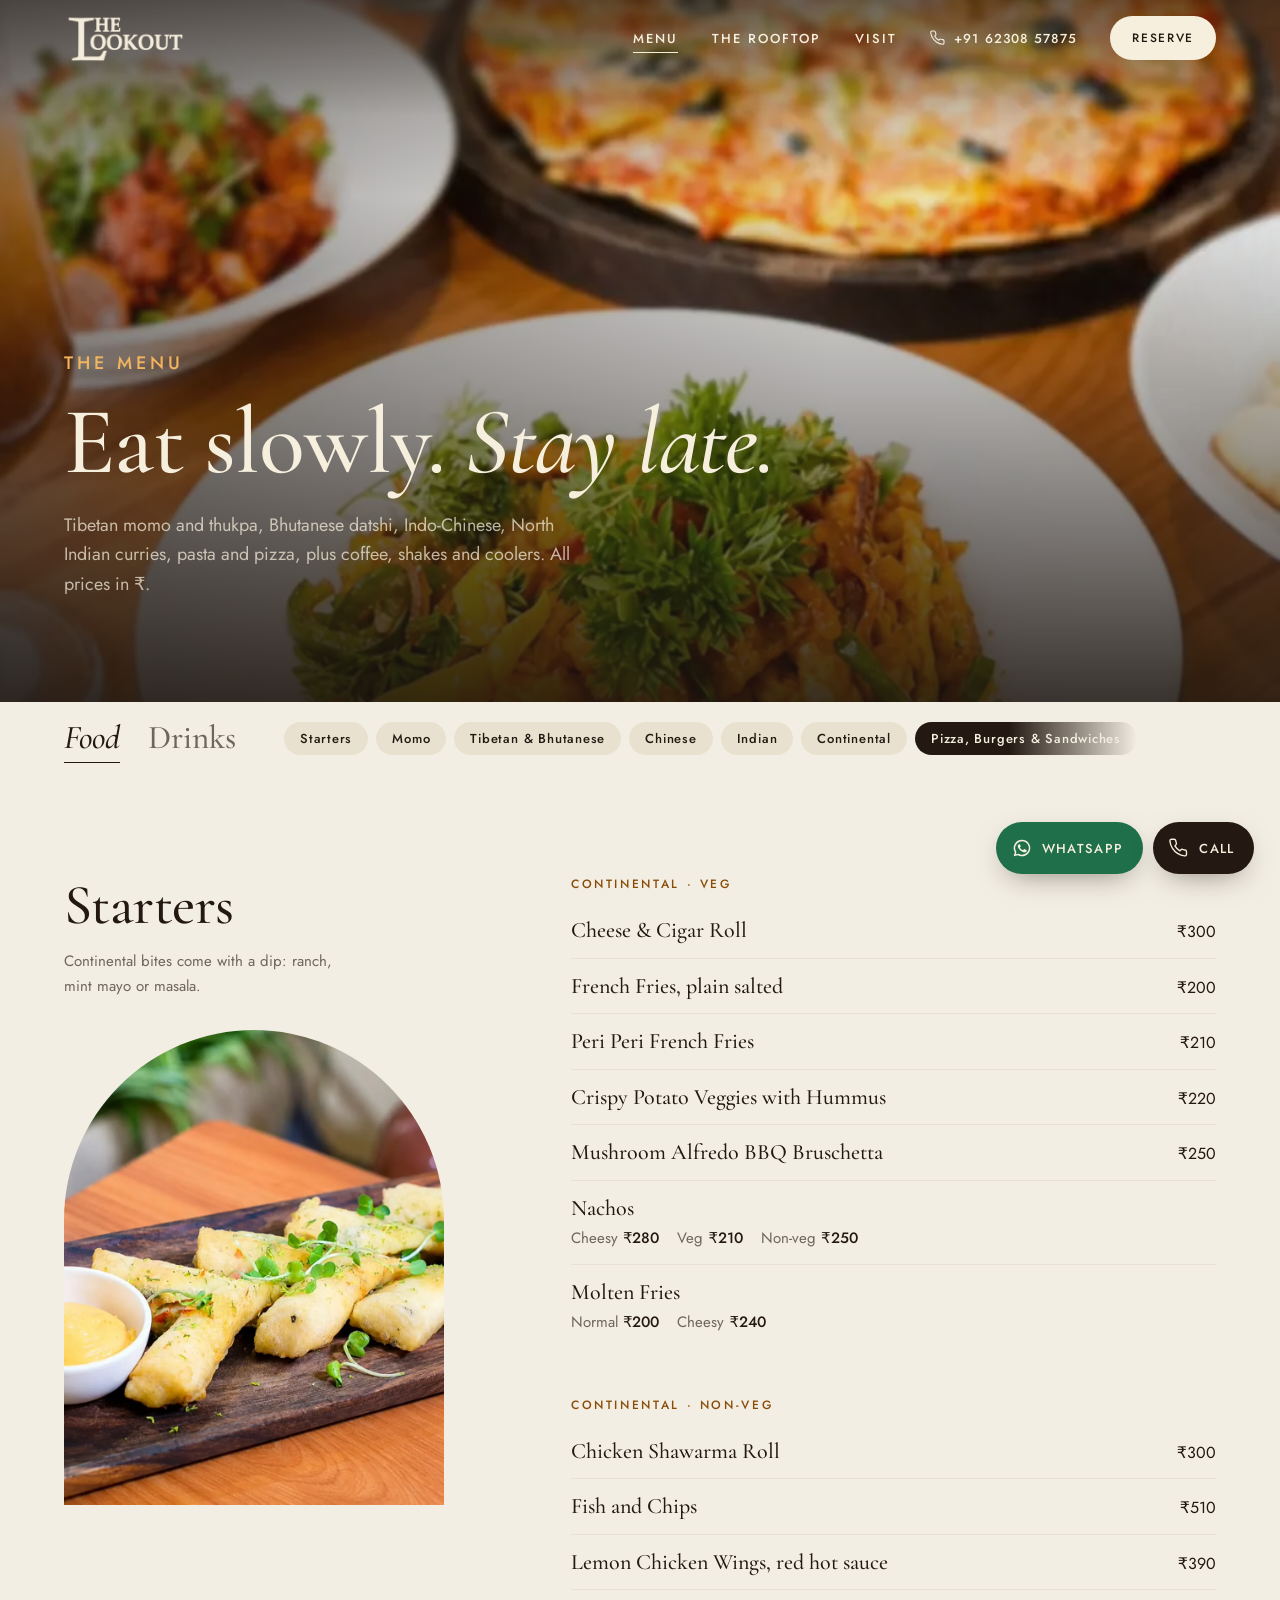
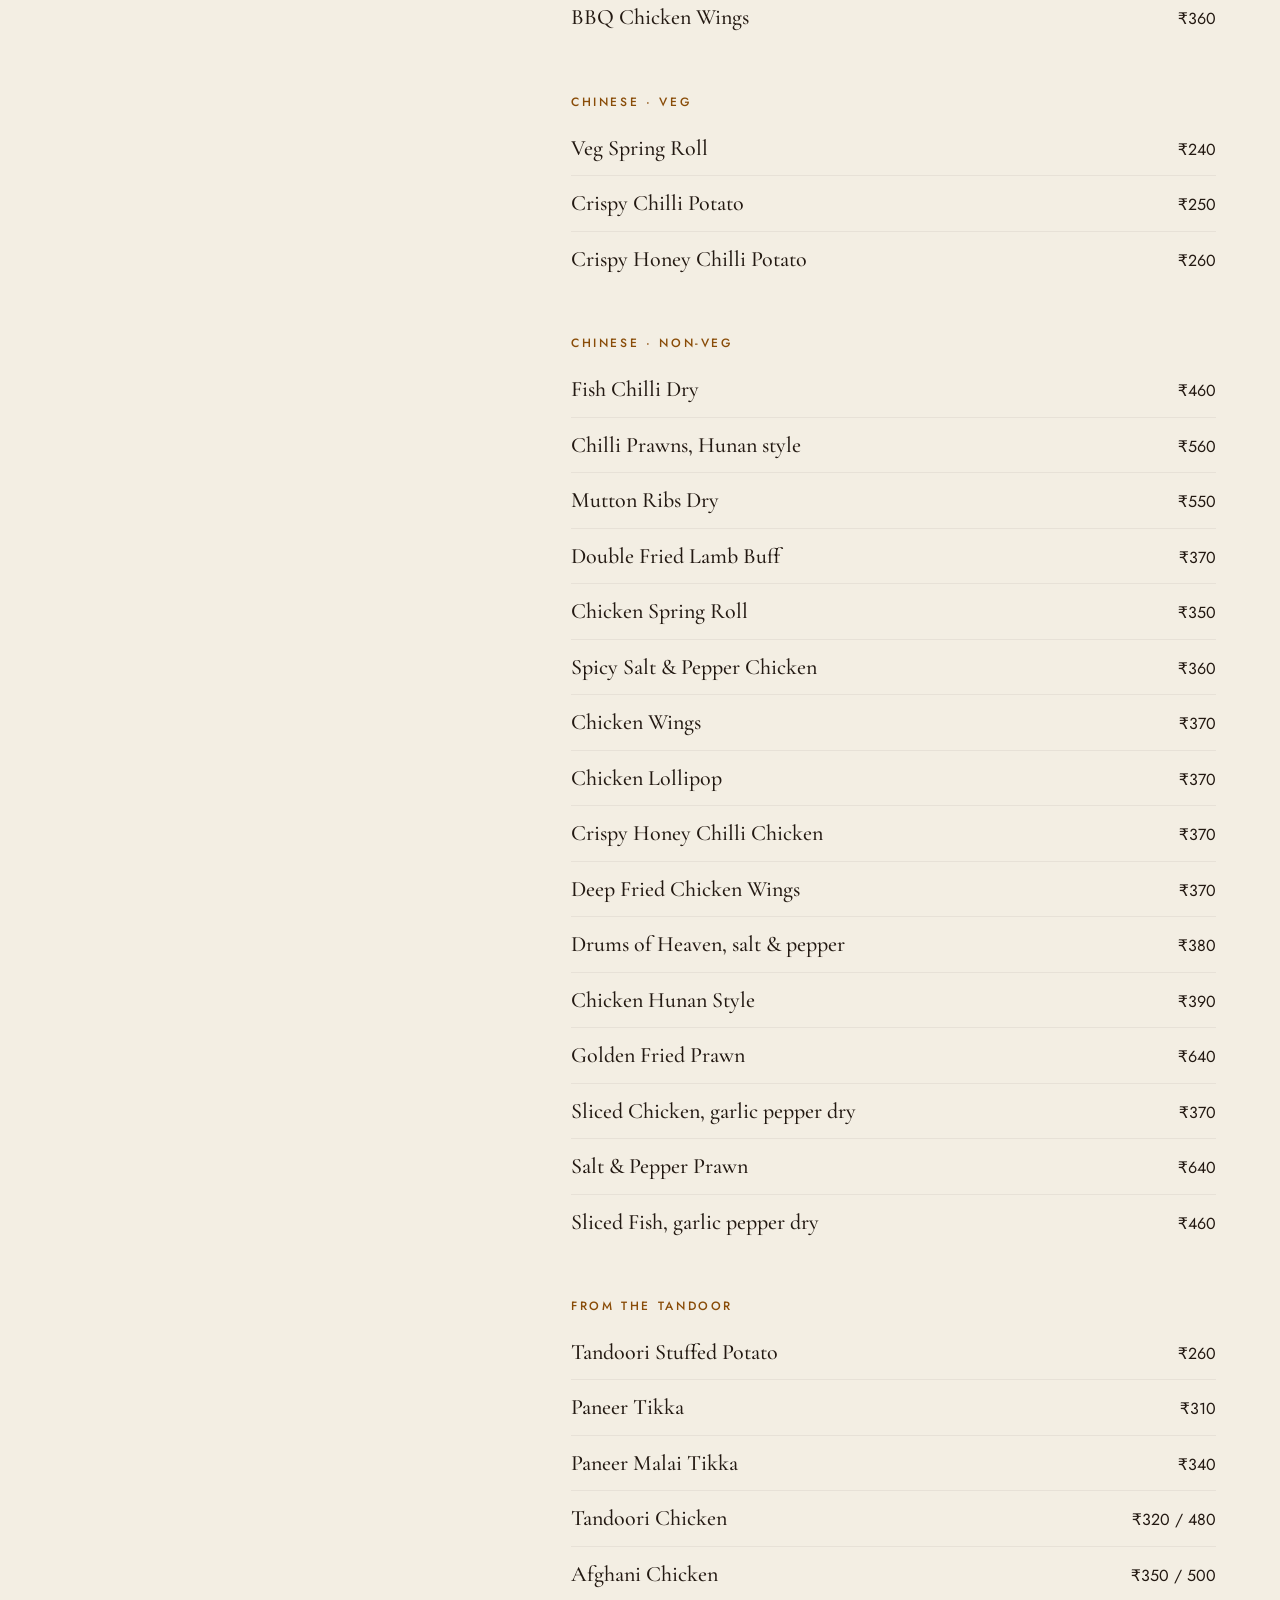
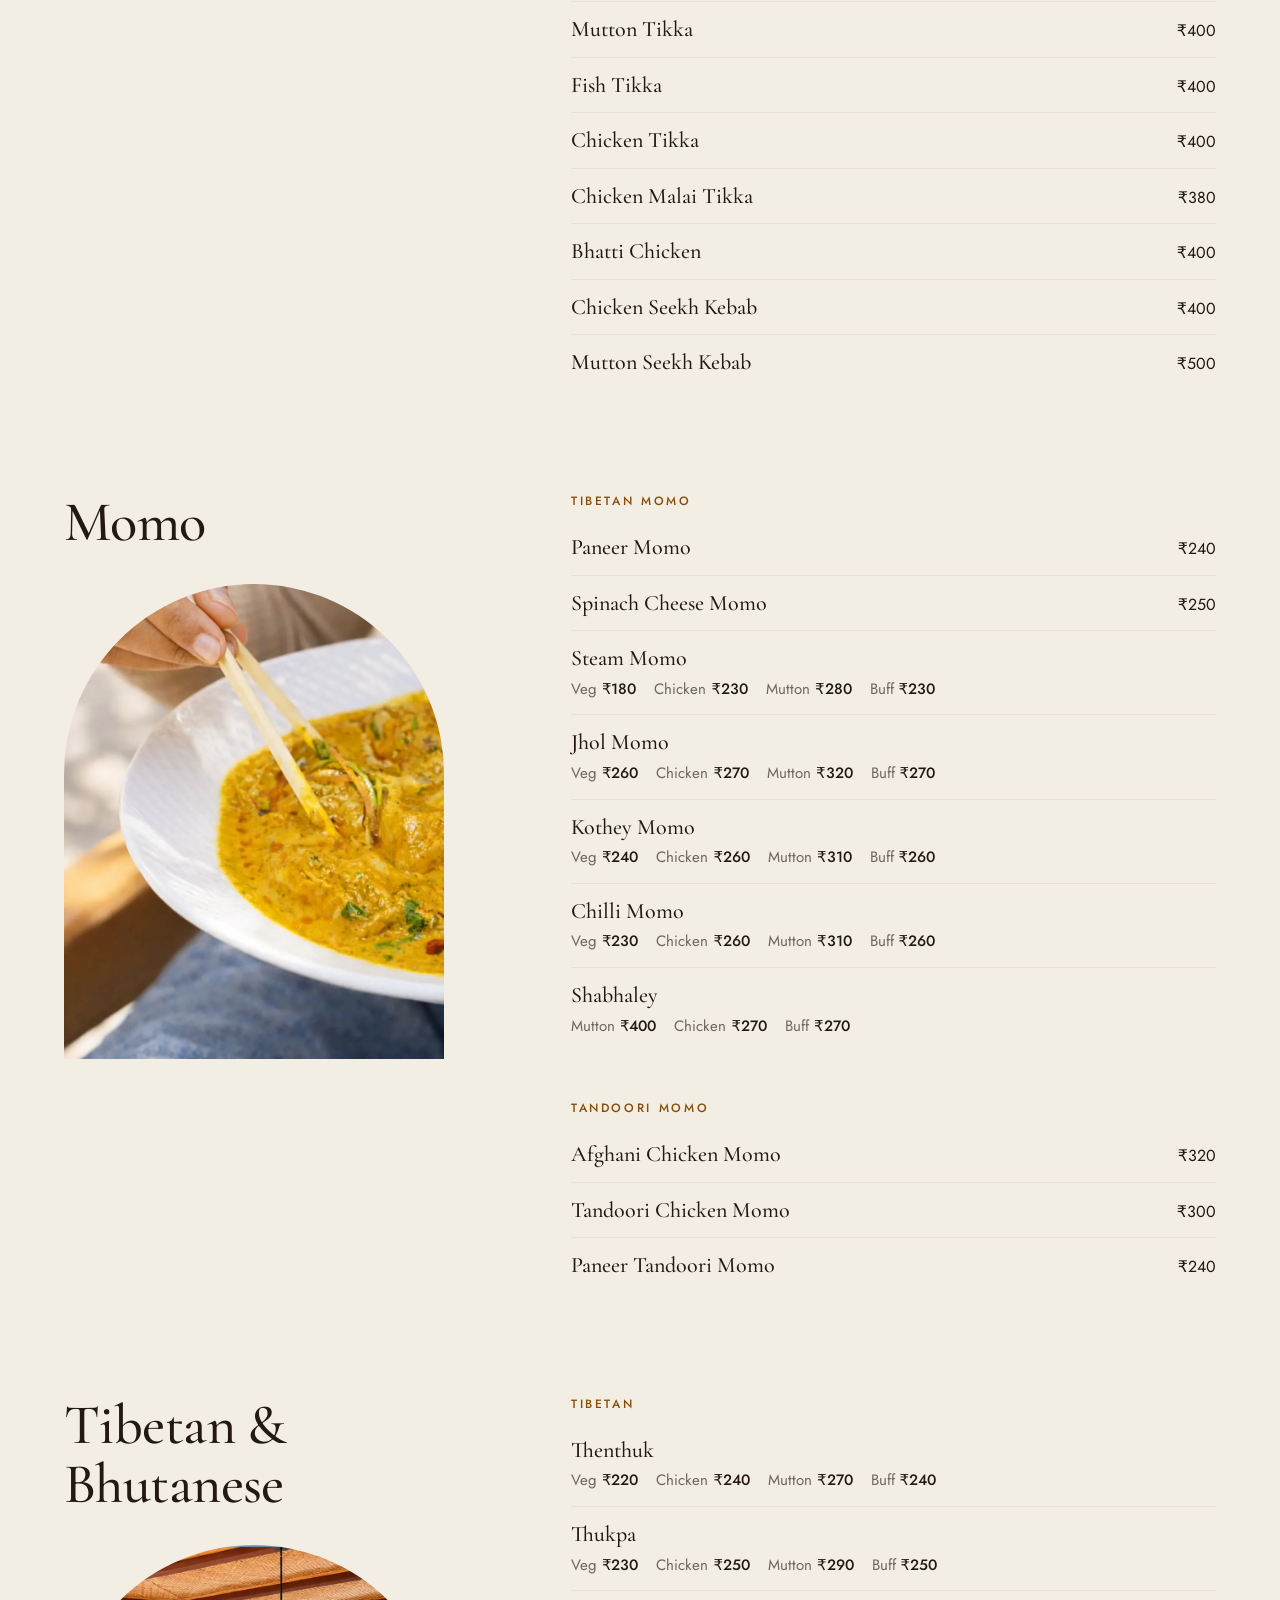
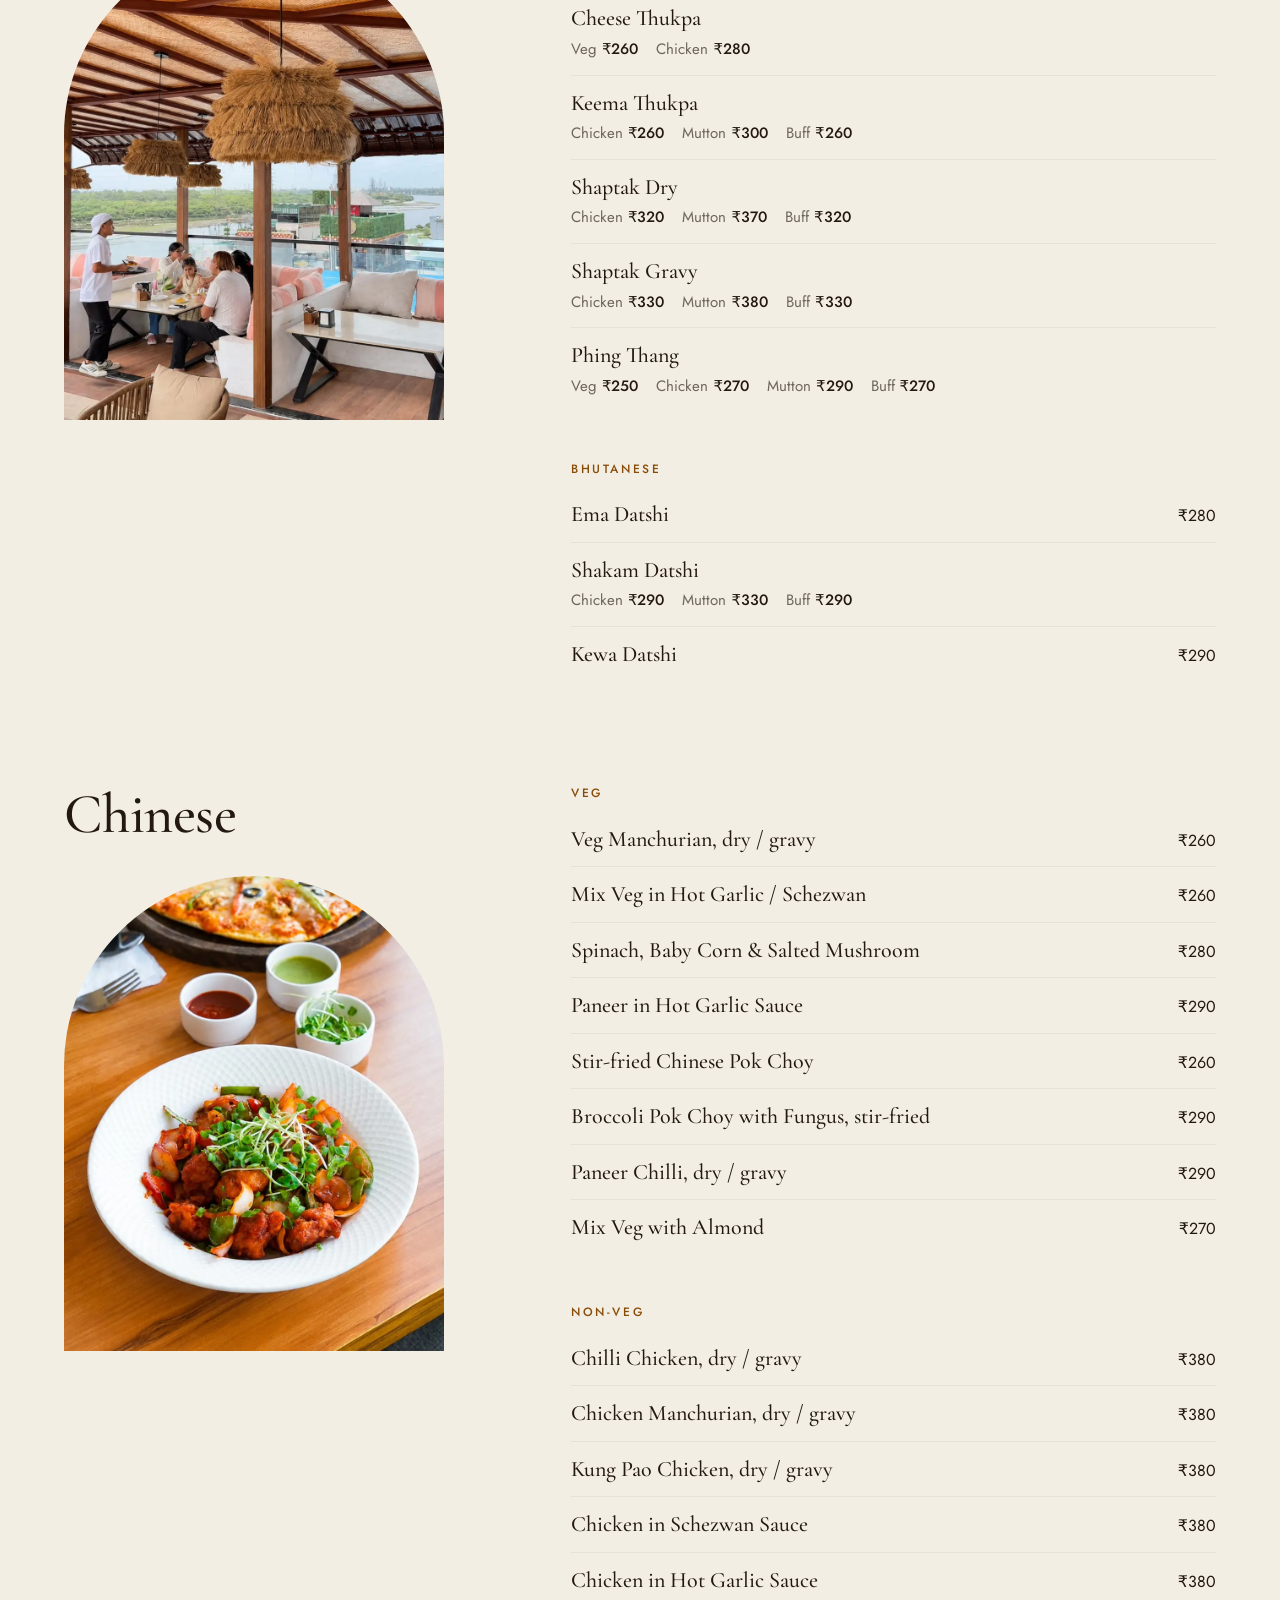
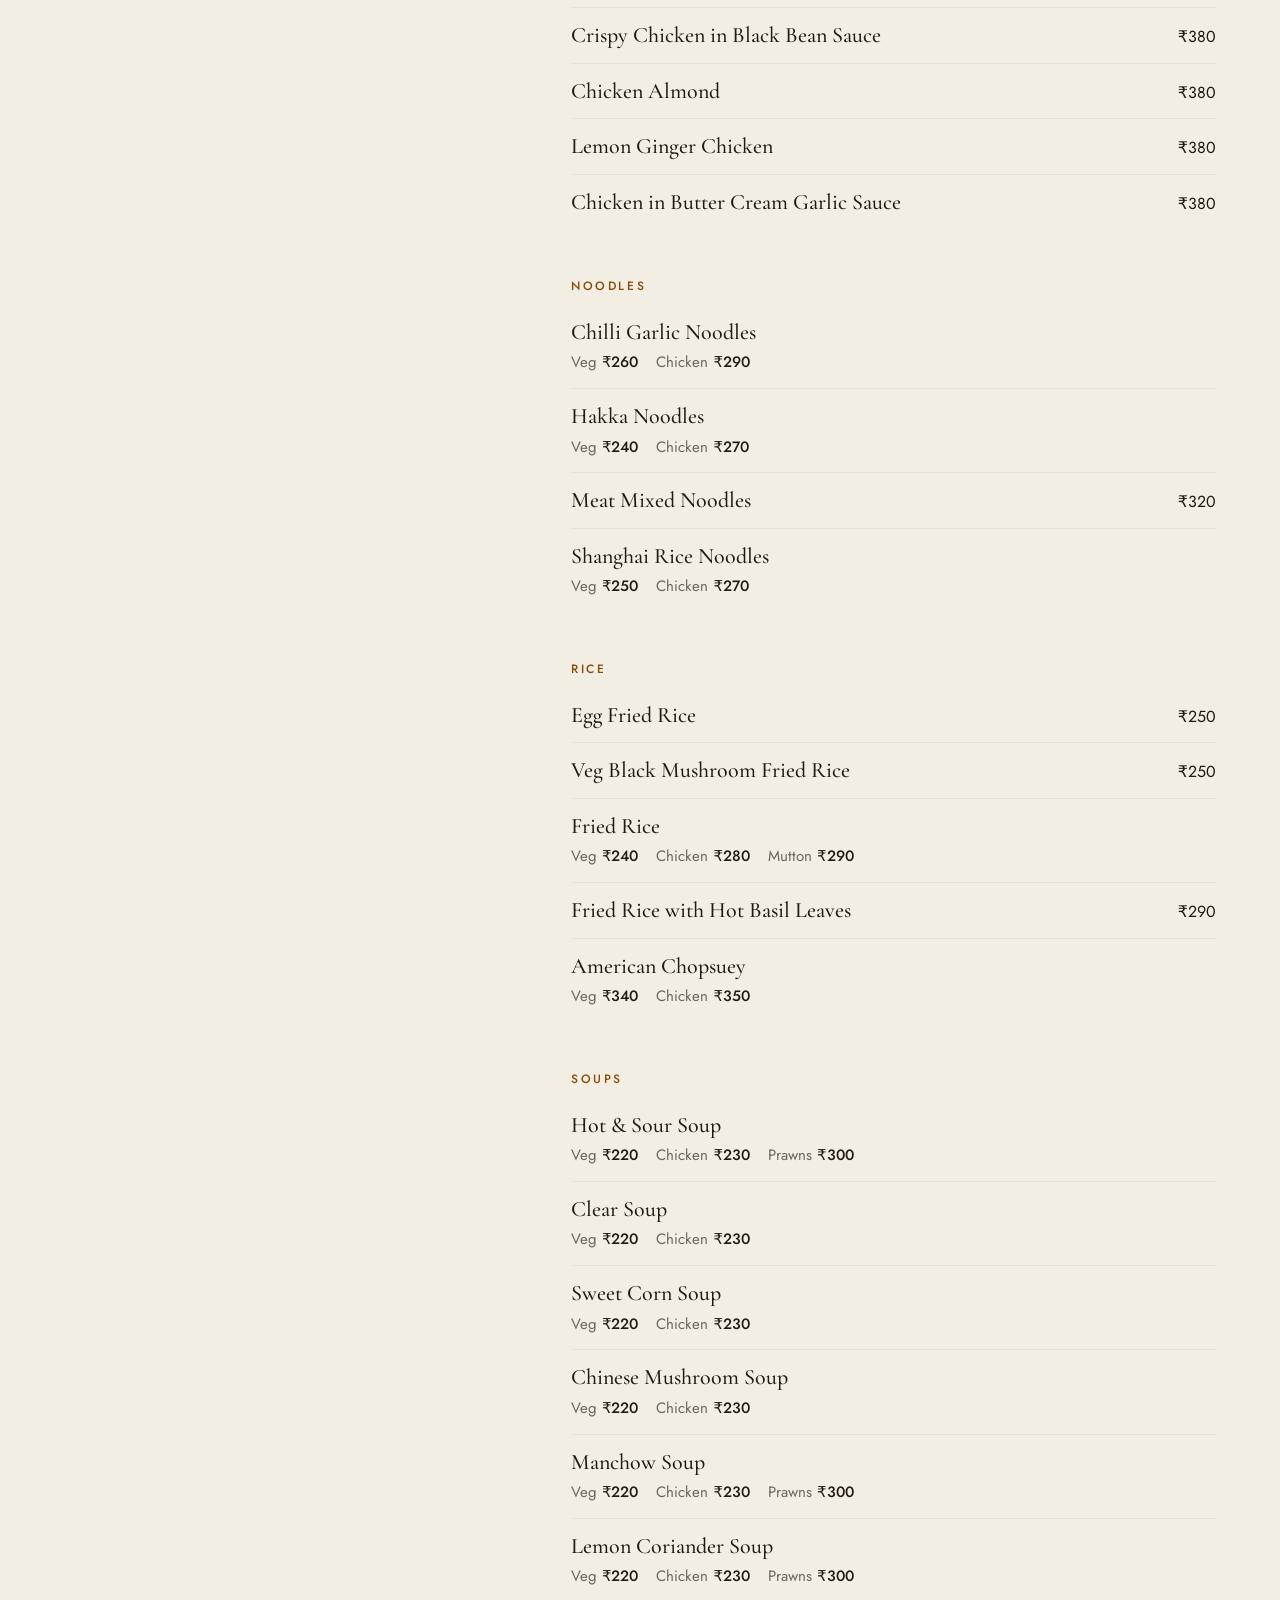
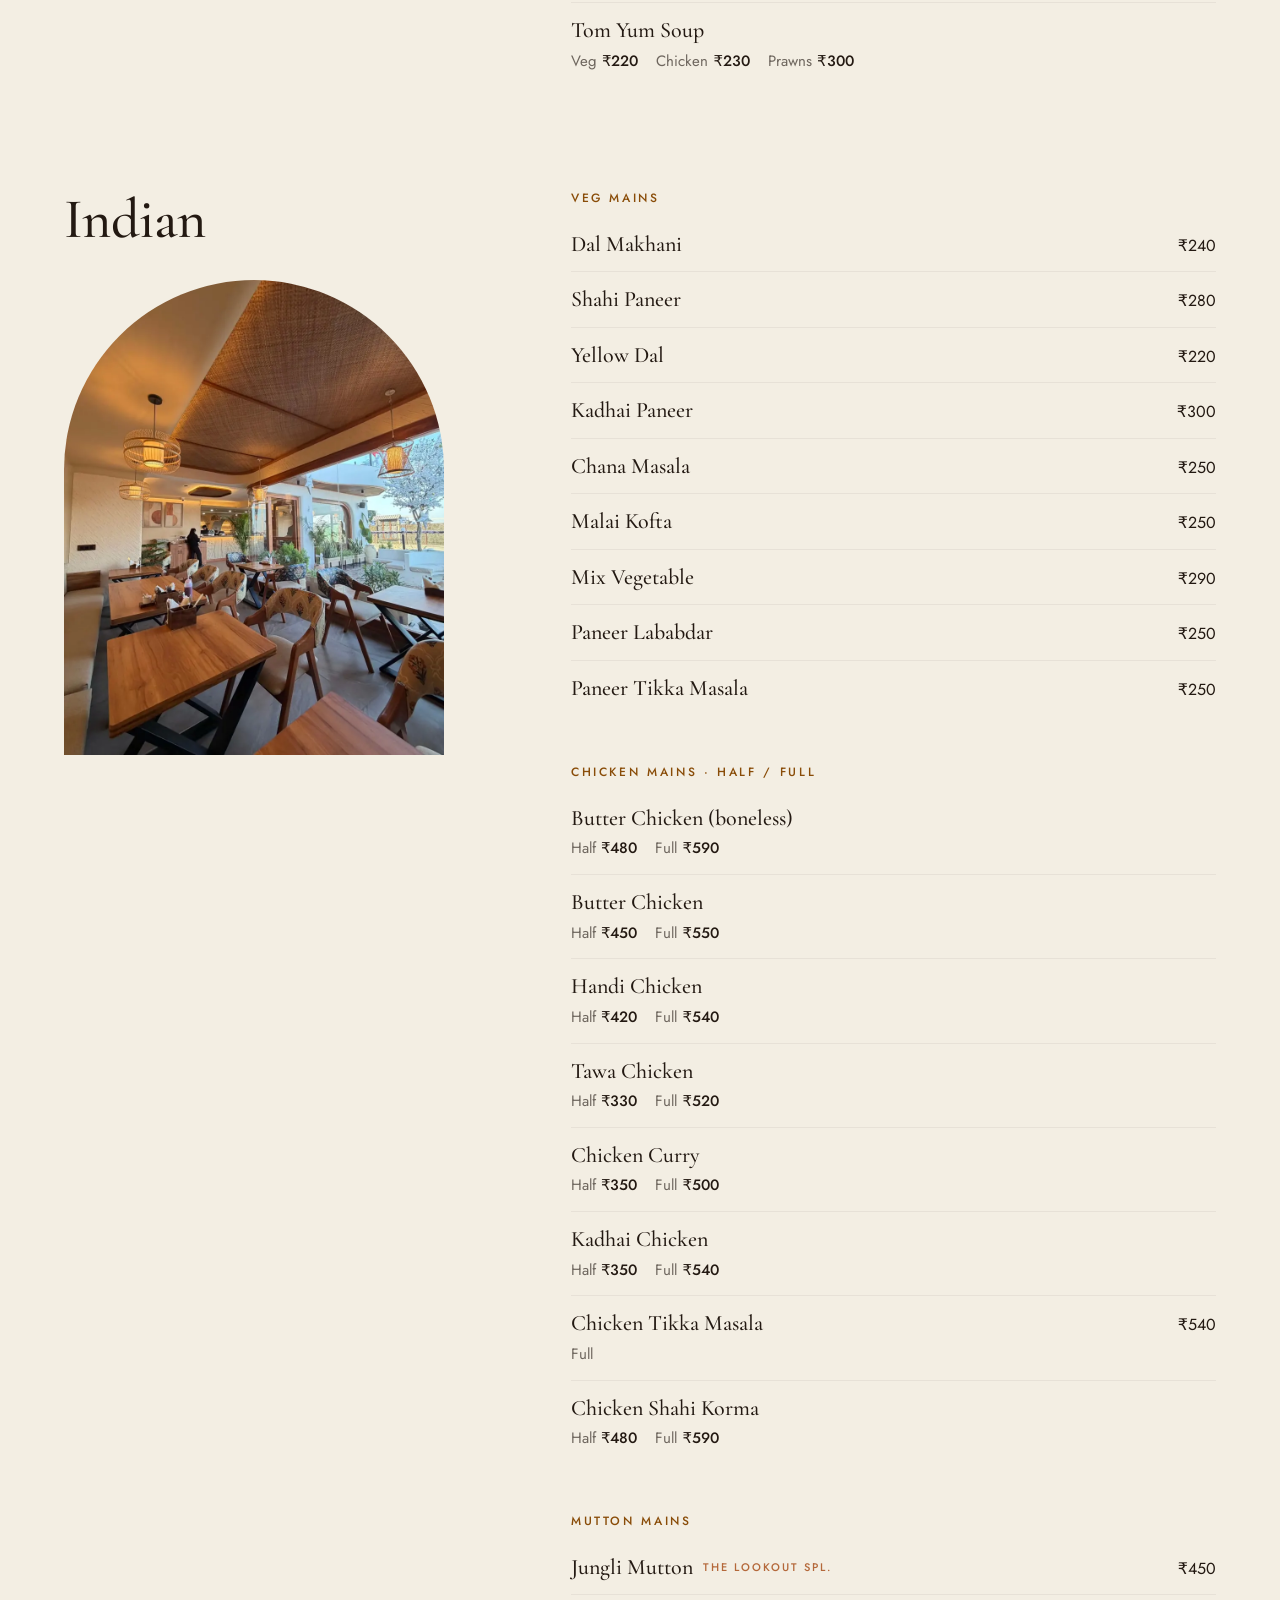
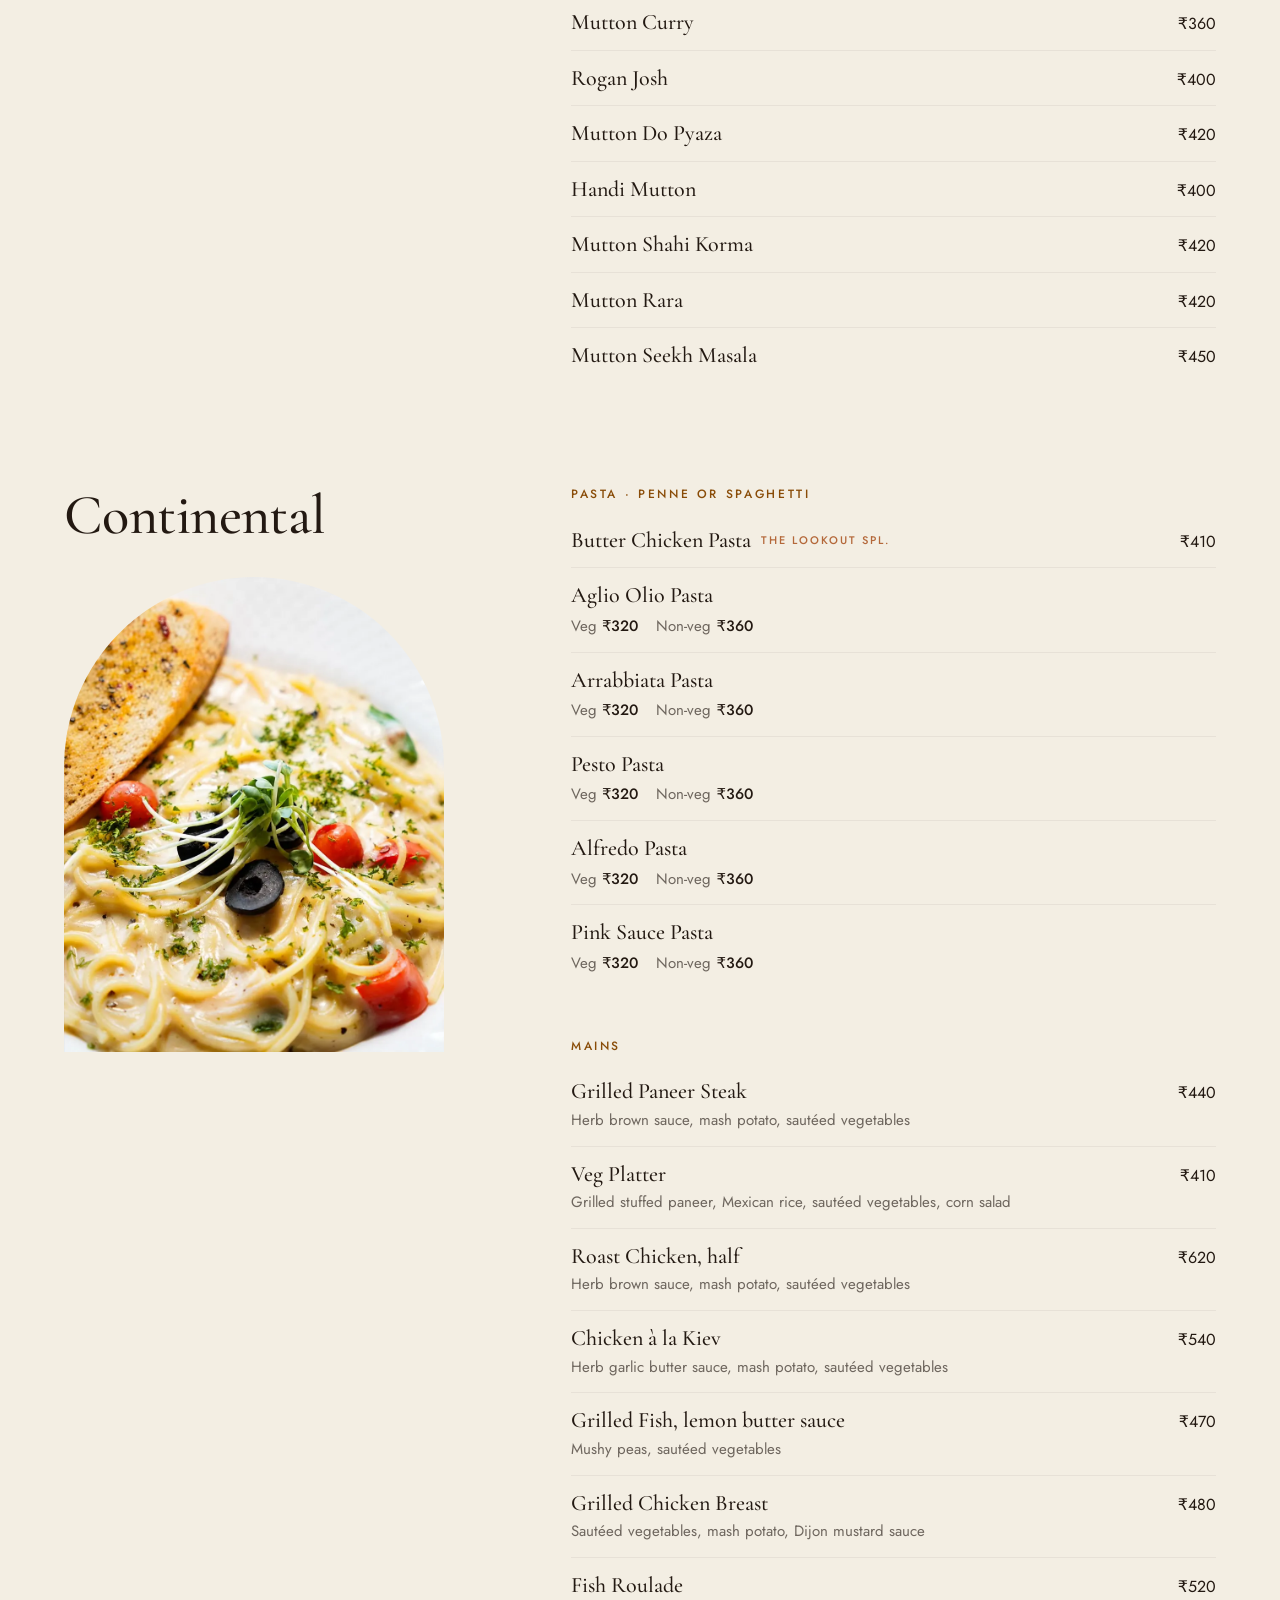
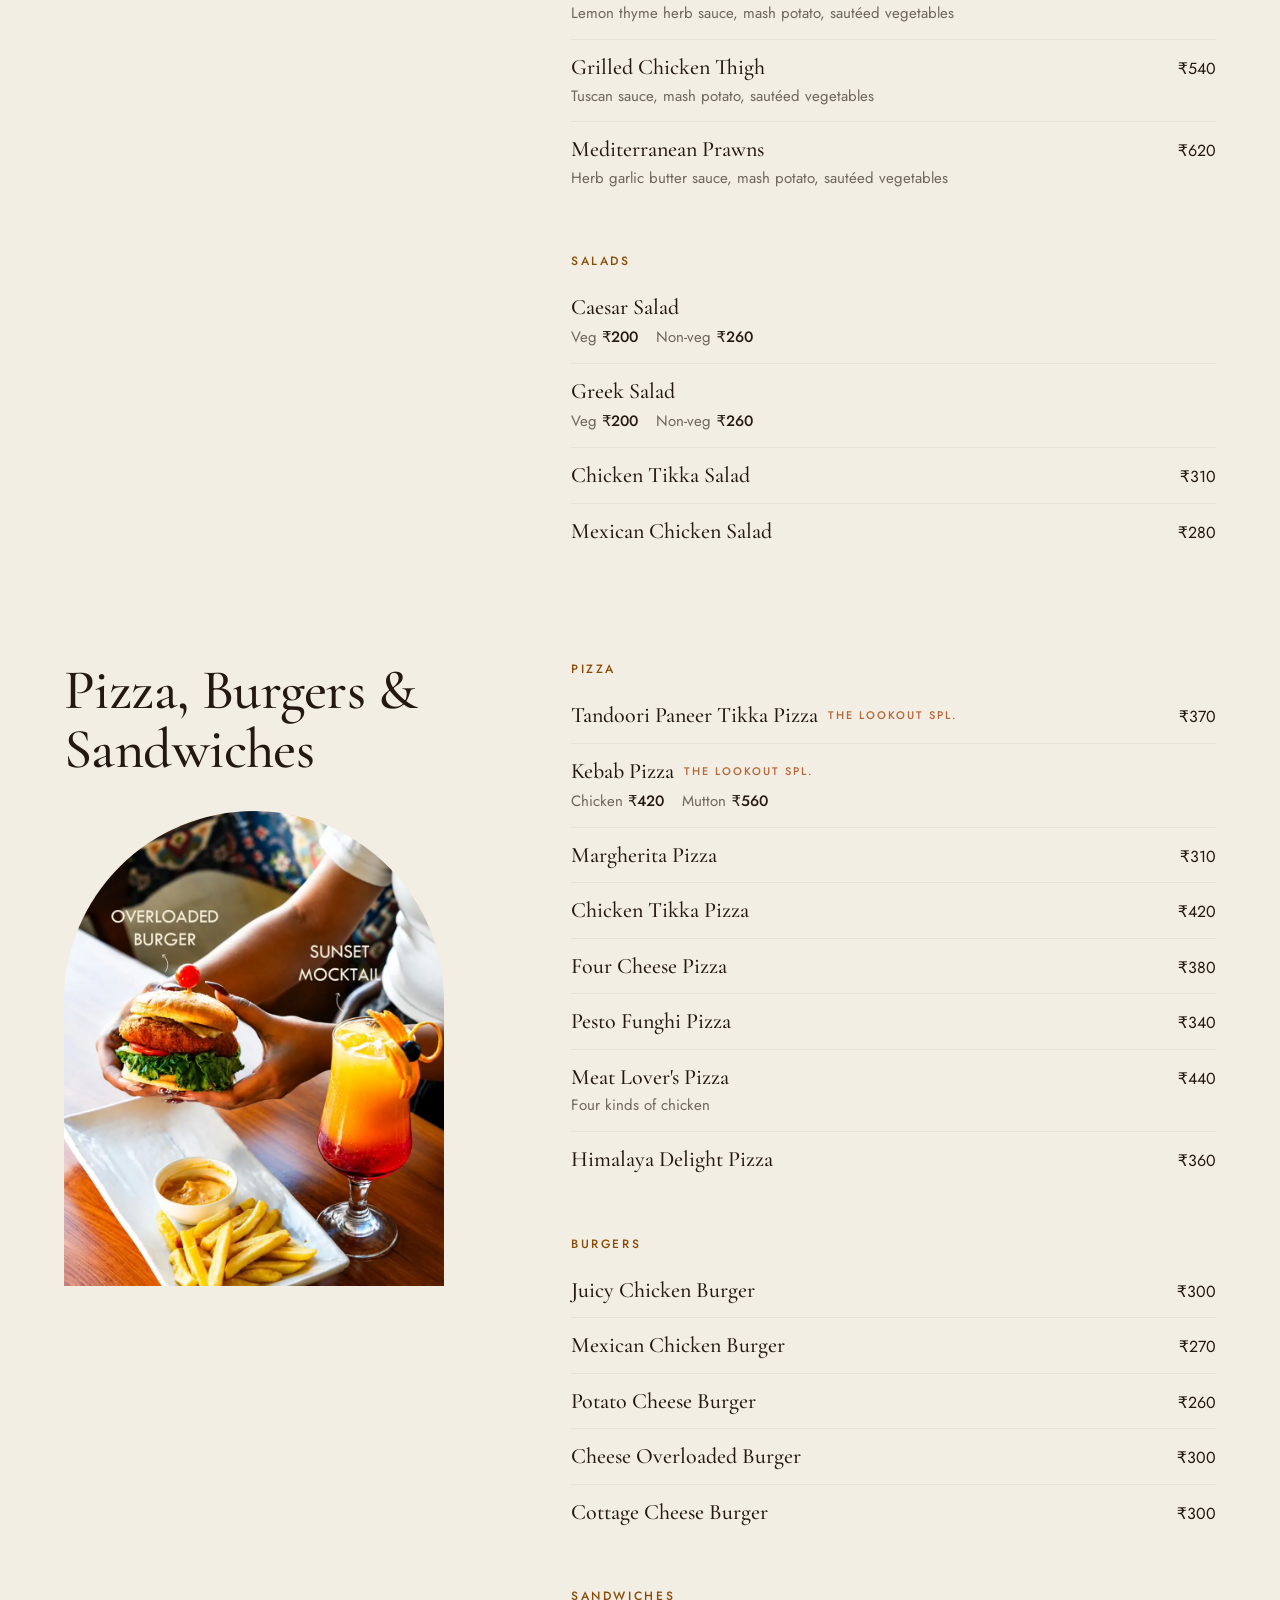
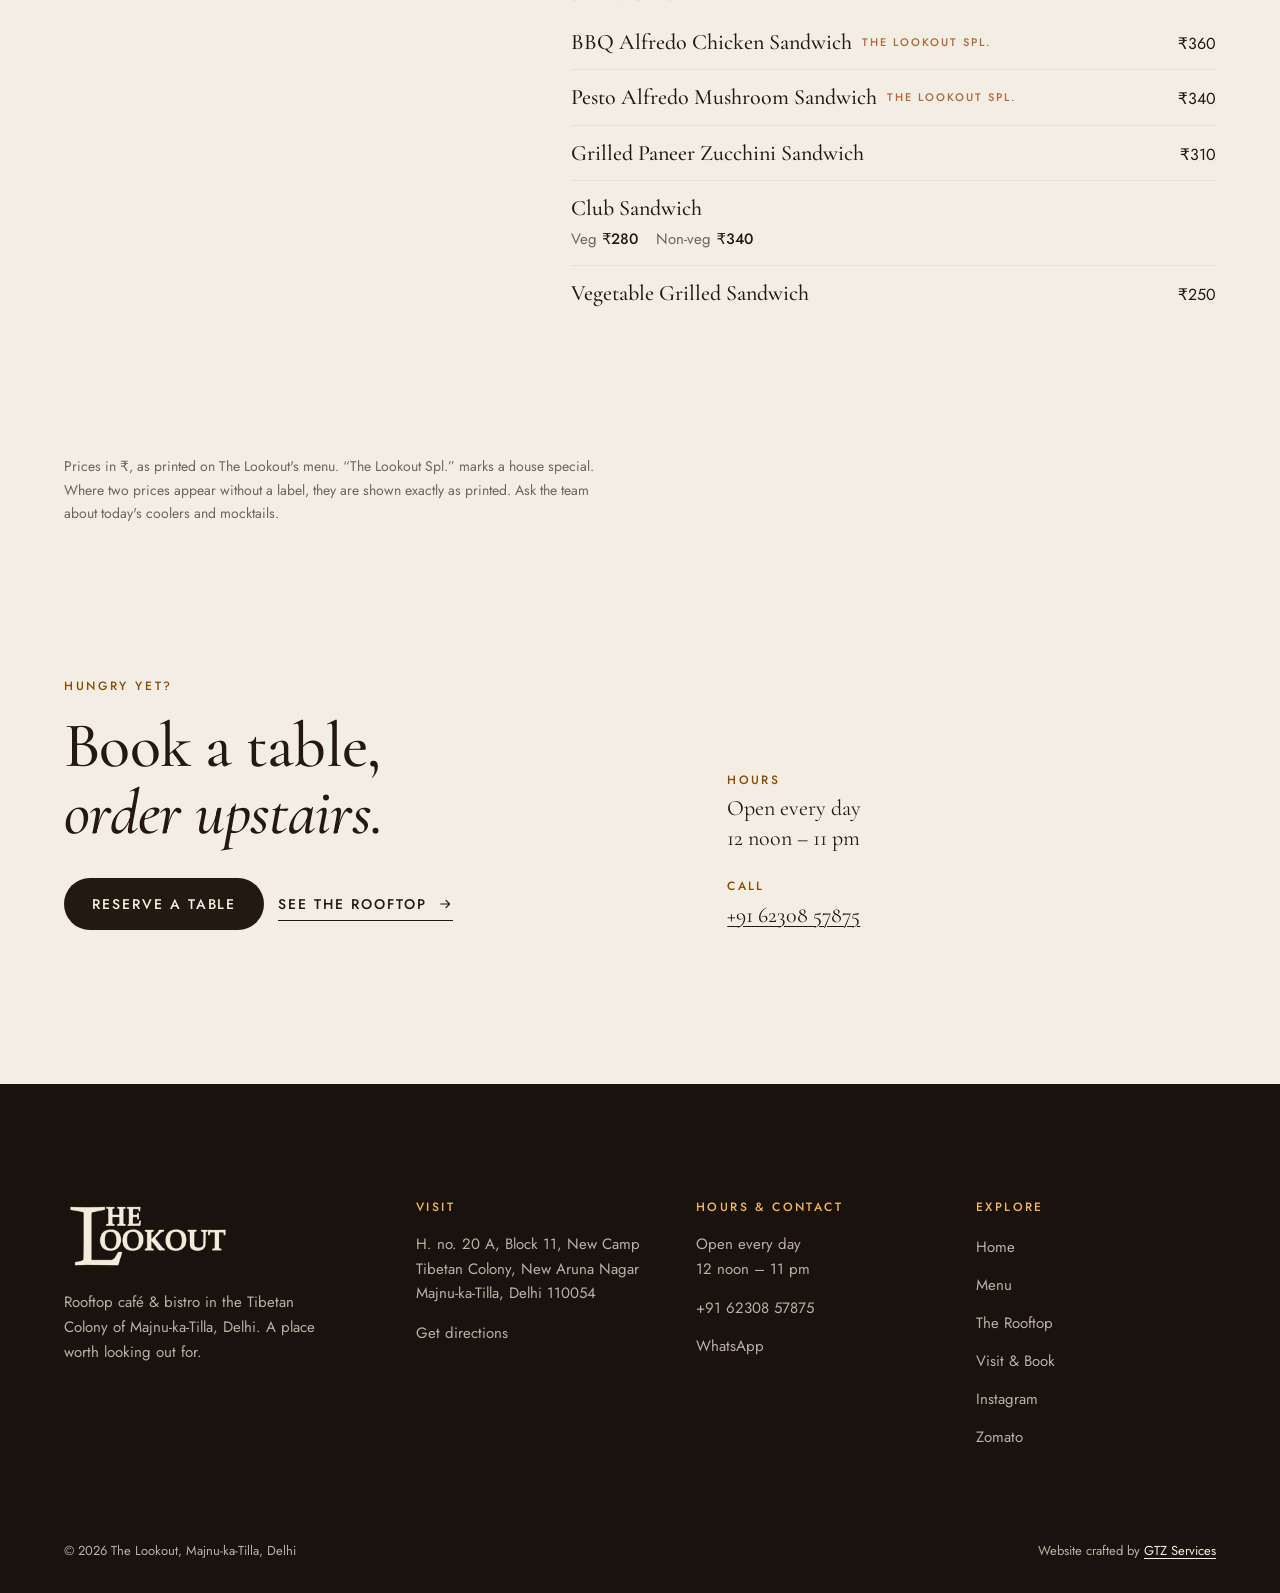
==== menu.html @ c1b8ed02 "Menu page: full priced menu from The Lookout's own menu (Jan 2026) Food/Drinks tabs, section chips, " ====
<!doctype html>
<html lang="en" class="no-js">
<head>
  <meta charset="utf-8">
  <meta name="viewport" content="width=device-width, initial-scale=1, viewport-fit=cover">
  <!-- PREVIEW: remove this robots line (on every page) at launch -->
  <meta name="robots" content="noindex, nofollow">
  <title>Menu — The Lookout, Rooftop Café &amp; Bistro, Majnu-ka-Tilla</title>
  <meta name="description" content="The Lookout's full menu with prices: Tibetan momo and thukpa, Bhutanese datshi, Indo-Chinese, North Indian, pasta, pizza, burgers, coffee, shakes and coolers. Majnu-ka-Tilla, Delhi.">
  <meta name="theme-color" content="#F3EEE3">
  <link rel="icon" href="favicon.svg" type="image/svg+xml">
  <meta property="og:type" content="website">
  <meta property="og:title" content="Menu — The Lookout, Rooftop Café &amp; Bistro, Majnu-ka-Tilla">
  <meta property="og:description" content="A place worth looking out for. Signature Bridge views · good food · good mood.">
  <meta property="og:image" content="https://tenzinchoetso.github.io/the-lookout-mkt/images/og-image.jpg">
  <meta name="twitter:card" content="summary_large_image">
  <link rel="preconnect" href="https://fonts.googleapis.com">
  <link rel="preconnect" href="https://fonts.gstatic.com" crossorigin>
  <link href="https://fonts.googleapis.com/css2?family=Cormorant+Garamond:ital,wght@0,400;0,500;0,600;1,400;1,500&family=Jost:wght@300;400;500&display=swap" rel="stylesheet">
  <link rel="stylesheet" href="css/styles.css?v=1">
  <script>document.documentElement.classList.replace("no-js", "js");</script>
</head>
<body>
  <a class="skip-link" href="#main">Skip to content</a>

  <!-- ============ HEADER ============ -->
  <header class="site-header" data-header data-tone="cream">
    <div class="container site-header__inner">
      <a class="brand" href="index.html" aria-label="The Lookout — home">
        <img class="brand__cream" src="images/logo-cream.png" alt="" width="520" height="220">
        <img class="brand__ink" src="images/logo-brown.png" alt="" width="520" height="220">
      </a>
      <nav class="nav" aria-label="Main">
        <a class="nav__link" href="menu.html" aria-current="page">Menu</a>
        <a class="nav__link" href="rooftop.html">The Rooftop</a>
        <a class="nav__link" href="visit.html">Visit</a>
        <a class="nav__call" href="tel:+916230857875" data-tel><svg viewBox="0 0 24 24" fill="none" stroke="currentColor" stroke-width="1.6" stroke-linecap="round" stroke-linejoin="round" aria-hidden="true"><path d="M21 16.5v3a2 2 0 0 1-2.2 2 19.8 19.8 0 0 1-8.6-3.1 19.5 19.5 0 0 1-6-6A19.8 19.8 0 0 1 1.1 3.7 2 2 0 0 1 3.1 1.5h3a2 2 0 0 1 2 1.7c.1 1 .4 1.9.7 2.8a2 2 0 0 1-.5 2.1L7.1 9.4a16 16 0 0 0 6 6l1.3-1.3a2 2 0 0 1 2.1-.4c.9.3 1.8.6 2.8.7a2 2 0 0 1 1.7 2z"/></svg><span data-tel-text>+91 62308 57875</span></a>
        <a class="btn" href="visit.html#book">Reserve</a>
      </nav>
      <button class="burger" type="button" aria-label="Open menu" aria-expanded="false" aria-controls="mnav" data-burger><span></span><span></span></button>
    </div>
  </header>

  <div class="mnav" id="mnav" data-mnav aria-hidden="true">
    <ul class="mnav__links">
      <li><a href="index.html">Home</a></li>
      <li><a href="menu.html" aria-current="page">Menu</a></li>
      <li><a href="rooftop.html">The Rooftop</a></li>
      <li><a href="visit.html">Visit &amp; Book</a></li>
    </ul>
    <div class="mnav__foot">
      <p class="eyebrow" data-hours-inline>Open daily · 12 noon – 11 pm</p>
      <div class="btn-row">
        <a class="btn btn--cream" href="visit.html#book">Reserve a table</a>
        <a class="btn btn--clay" href="tel:+916230857875" data-tel>Call</a>
      </div>
    </div>
  </div>

  <main id="main">

    <!-- ============ HERO ============ -->
    <section class="page-hero" data-hero>
      <div class="page-hero__media"><picture><source media="(max-aspect-ratio: 1/1)" srcset="images/food-spread.webp" width="900" height="1125"><img src="images/banner-menu.webp" alt="Pasta, pizza and starters spread across a wooden table at The Lookout" width="1440" height="810"></picture></div>
      <div class="container page-hero__text">
        <p class="eyebrow">The Menu</p>
        <h1 class="display">Eat slowly. <em>Stay late.</em></h1>
        <p>Tibetan momo and thukpa, Bhutanese datshi, Indo-Chinese, North Indian curries, pasta and pizza, plus coffee, shakes and coolers. All prices in ₹.</p>
      </div>
    </section>

    <!-- ============ MENU ============ -->
    <div class="menu-bar">
      <div class="container menu-bar__inner">
        <div class="tabs" role="tablist" aria-label="Food or drinks" data-menu-tabs></div>
        <nav class="chips" aria-label="Menu sections" data-menu-chips></nav>
      </div>
    </div>

    <div class="container">
      <div data-menu></div>
      <noscript><p class="menu-note">The menu needs JavaScript to show here. You can also see it on <a href="https://www.instagram.com/thelookout.mkt/">Instagram</a> (Food menu &amp; Drink Menu highlights) or <a href="https://www.zomato.com/ncr/the-lookout-majnu-ka-tila-new-delhi/menu">Zomato</a>.</p></noscript>
      <p class="menu-note">Prices in ₹, as printed on The Lookout's menu. “The Lookout Spl.” marks a house special. Where two prices appear without a label, they are shown exactly as printed. Ask the team about today's coolers and mocktails.</p>
    </div>

    <!-- ============ CTA ============ -->
    <section class="section" aria-labelledby="menu-cta">
      <div class="container cta-band">
        <div>
          <p class="eyebrow" style="color:var(--brown);margin-bottom:18px" data-reveal>Hungry yet?</p>
          <h2 class="h2" id="menu-cta" data-reveal style="--d:.08s">Book a table, <em>order upstairs.</em></h2>
          <div class="btn-row" style="margin-top:32px;--d:.16s" data-reveal>
            <a class="btn" href="visit.html#book">Reserve a table</a>
            <a class="link" href="rooftop.html">See the rooftop <svg viewBox="0 0 24 24" fill="none" stroke="currentColor" stroke-width="1.6" aria-hidden="true"><path d="M5 12h14M13 6l6 6-6 6"/></svg></a>
          </div>
        </div>
        <dl class="info-list" data-reveal style="--d:.1s">
          <div><dt>Hours</dt><dd data-hours-summary>Open every day<br>12 noon – 11 pm</dd></div>
          <div><dt>Call</dt><dd><a href="tel:+916230857875" data-tel><span data-tel-text>+91 62308 57875</span></a></dd></div>
        </dl>
      </div>
    </section>
  </main>

  <!-- ============ FOOTER ============ -->
  <footer class="site-footer">
    <div class="container">
      <div class="footer-top">
        <div class="footer-brand">
          <img src="images/logo-cream.png" alt="The Lookout" width="520" height="220" loading="lazy">
          <p>Rooftop café &amp; bistro in the Tibetan Colony of Majnu-ka-Tilla, Delhi. A place worth looking out for.</p>
        </div>
        <div class="footer-col">
          <h4>Visit</h4>
          <p data-address>H. no. 20 A, Block 11, New Camp<br>Tibetan Colony, New Aruna Nagar<br>Majnu-ka-Tilla, Delhi 110054</p>
          <ul style="margin-top:12px"><li><a href="https://maps.app.goo.gl/vb3S7s3e2ycXCE1V9" data-maps>Get directions</a></li></ul>
        </div>
        <div class="footer-col">
          <h4>Hours &amp; contact</h4>
          <p data-hours-summary>Open every day<br>12 noon – 11 pm</p>
          <ul style="margin-top:12px">
            <li><a href="tel:+916230857875" data-tel><span data-tel-text>+91 62308 57875</span></a></li>
            <li><a href="https://wa.me/916230857875" data-wa>WhatsApp</a></li>
          </ul>
        </div>
        <div class="footer-col">
          <h4>Explore</h4>
          <ul>
            <li><a href="index.html">Home</a></li>
            <li><a href="menu.html">Menu</a></li>
            <li><a href="rooftop.html">The Rooftop</a></li>
            <li><a href="visit.html">Visit &amp; Book</a></li>
            <li><a href="https://www.instagram.com/thelookout.mkt/" data-insta>Instagram</a></li>
            <li><a href="https://www.zomato.com/ncr/the-lookout-majnu-ka-tila-new-delhi" data-zomato>Zomato</a></li>
          </ul>
        </div>
      </div>
      <div class="footer-bottom">
        <p>© <span data-year>2026</span> The Lookout, Majnu-ka-Tilla, Delhi</p>
        <p class="credit">Website crafted by <a href="https://gtzservices.pages.dev/" target="_blank" rel="noopener">GTZ Services</a></p>
      </div>
    </div>
  </footer>

  <!-- ============ CALL + WHATSAPP (every page) ============ -->
  <div class="dock" data-dock>
    <a class="dock__wa" href="https://wa.me/916230857875" data-wa aria-label="WhatsApp The Lookout"><svg viewBox="0 0 24 24" fill="currentColor" aria-hidden="true"><path d="M12 2a10 10 0 0 0-8.6 15.1L2 22l5-1.3A10 10 0 1 0 12 2zm0 18.2a8.2 8.2 0 0 1-4.2-1.2l-.3-.2-3 .8.8-2.9-.2-.3A8.2 8.2 0 1 1 12 20.2zm4.5-6.1c-.2-.1-1.5-.7-1.7-.8s-.4-.1-.6.1-.7.8-.8 1-.3.2-.5.1a6.7 6.7 0 0 1-3.3-2.9c-.3-.4.3-.4.8-1.4a.5.5 0 0 0 0-.5c0-.1-.6-1.4-.8-1.9s-.4-.4-.6-.4h-.5a1 1 0 0 0-.7.3 3 3 0 0 0-.9 2.2 5.2 5.2 0 0 0 1.1 2.7 11.8 11.8 0 0 0 4.5 4c1.7.7 2.4.8 3.2.6a2.8 2.8 0 0 0 1.8-1.3 2.3 2.3 0 0 0 .2-1.3c-.1-.1-.3-.2-.5-.3z"/></svg><span class="dock__label">WhatsApp</span></a>
    <a href="tel:+916230857875" data-tel aria-label="Call The Lookout"><svg viewBox="0 0 24 24" fill="none" stroke="currentColor" stroke-width="1.6" stroke-linecap="round" stroke-linejoin="round" aria-hidden="true"><path d="M21 16.5v3a2 2 0 0 1-2.2 2 19.8 19.8 0 0 1-8.6-3.1 19.5 19.5 0 0 1-6-6A19.8 19.8 0 0 1 1.1 3.7 2 2 0 0 1 3.1 1.5h3a2 2 0 0 1 2 1.7c.1 1 .4 1.9.7 2.8a2 2 0 0 1-.5 2.1L7.1 9.4a16 16 0 0 0 6 6l1.3-1.3a2 2 0 0 1 2.1-.4c.9.3 1.8.6 2.8.7a2 2 0 0 1 1.7 2z"/></svg><span class="dock__label">Call</span></a>
  </div>

  <script src="js/hours.js?v=1"></script>
  <script src="js/menu-data.js?v=1"></script>
  <script src="js/main.js?v=1"></script>
</body>
</html>
---- css/styles.css ----
/* ==========================================================================
   The Lookout — Rooftop Café & Bistro, Majnu-ka-Tilla
   Limewash + espresso, taken from the logo and the building.
   No borders, no boxes: space, type and full-bleed imagery do the work.
   Motion is transform/opacity only.
   ========================================================================== */

:root {
  --lime: #F3EEE3;
  --sand: #E9E1CF;
  --sand-2: #DFD4BD;
  --ink: #231912;
  --ink-2: #3A2B1F;
  --night: #19120D;
  --brown: #894C08;
  --clay: #B4683A;
  --dusk: #E8C7BB;
  --gold: #F2B55E;
  --cream: #F6EFDD;
  --muted: rgba(35, 25, 18, .64);
  --muted-cream: rgba(246, 239, 221, .72);

  --serif: "Cormorant Garamond", "Iowan Old Style", "Times New Roman", serif;
  --sans: "Jost", "Avenir Next", system-ui, -apple-system, sans-serif;

  --gutter: clamp(20px, 5vw, 64px);
  --max: 1280px;
  --header-h: 76px;
  --ease: cubic-bezier(.22, .61, .36, 1);
  --ease-out: cubic-bezier(.16, 1, .3, 1);
}

/* ---------- reset ---------- */
*, *::before, *::after { box-sizing: border-box; }
html { -webkit-text-size-adjust: 100%; text-size-adjust: 100%; }
body {
  margin: 0;
  background: var(--lime);
  color: var(--ink);
  font: 400 17px/1.65 var(--sans);
  -webkit-font-smoothing: antialiased;
  -moz-osx-font-smoothing: grayscale;
  overflow-x: hidden;
}
img, video, canvas, svg { display: block; max-width: 100%; }
img { height: auto; }
a { color: inherit; text-decoration: none; }
button, input, select, textarea { font: inherit; color: inherit; }
button { cursor: pointer; background: none; border: 0; padding: 0; }
figure { margin: 0; }
h1, h2, h3, h4, p, ul, ol, dl, dd { margin: 0; }
ul, ol { padding: 0; list-style: none; }
:focus-visible { outline: 2px solid var(--clay); outline-offset: 3px; border-radius: 2px; }
::selection { background: var(--dusk); color: var(--ink); }

.skip-link {
  position: fixed; left: 16px; top: -60px; z-index: 200;
  background: var(--ink); color: var(--cream); padding: 10px 16px; border-radius: 999px;
  transition: top .2s var(--ease);
}
.skip-link:focus { top: 16px; }
.visually-hidden {
  position: absolute !important; width: 1px; height: 1px; overflow: hidden;
  clip: rect(0 0 0 0); clip-path: inset(50%); white-space: nowrap;
}

/* ---------- type ---------- */
.eyebrow {
  font: 500 12px/1.4 var(--sans);
  letter-spacing: .22em;
  text-transform: uppercase;
}
.display {
  font-family: var(--serif);
  font-weight: 500;
  font-size: clamp(46px, 7.4vw, 118px);
  line-height: 1.02;
  letter-spacing: -.012em;
}
.display em, .h2 em, .h3 em { font-style: italic; font-weight: 500; }
.h2 {
  font-family: var(--serif);
  font-weight: 500;
  font-size: clamp(36px, 5vw, 76px);
  line-height: 1.04;
  letter-spacing: -.01em;
}
.h3 {
  font-family: var(--serif);
  font-weight: 500;
  font-size: clamp(26px, 2.6vw, 38px);
  line-height: 1.1;
}
.lede {
  font-family: var(--serif);
  font-size: clamp(24px, 2.6vw, 36px);
  line-height: 1.28;
  font-weight: 400;
}
.muted { color: var(--muted); }
.on-dark .muted, .section--night .muted { color: var(--muted-cream); }

/* ---------- layout ---------- */
.container { width: 100%; max-width: calc(var(--max) + var(--gutter) * 2); margin: 0 auto; padding: 0 var(--gutter); }
.section { padding: clamp(84px, 12vw, 168px) 0; position: relative; }
.section--tight { padding: clamp(64px, 8vw, 112px) 0; }
.section--night { background: var(--night); color: var(--cream); }
.section--sand { background: var(--sand); }
.section-head { display: flex; align-items: flex-end; justify-content: space-between; gap: 32px; margin-bottom: clamp(36px, 5vw, 64px); }
.section-head .eyebrow { margin-bottom: 18px; color: var(--brown); }
.section--night .section-head .eyebrow { color: var(--gold); }

/* ---------- buttons & links ---------- */
.btn {
  display: inline-flex; align-items: center; justify-content: center; gap: 10px;
  min-height: 52px; padding: 0 28px;
  border-radius: 999px;
  font: 500 14px/1 var(--sans); letter-spacing: .14em; text-transform: uppercase;
  background: var(--ink); color: var(--cream);
  transition: transform .35s var(--ease-out), background-color .3s var(--ease), color .3s var(--ease);
  white-space: nowrap;
}
.btn:hover { transform: translateY(-2px); background: var(--brown); }
.btn--cream { background: var(--cream); color: var(--ink); }
.btn--cream:hover { background: #fff; }
.btn--clay { background: var(--clay); color: var(--cream); }
.btn--clay:hover { background: var(--brown); }
.btn svg { width: 18px; height: 18px; flex: none; }
.btn-row { display: flex; flex-wrap: wrap; gap: 12px 14px; align-items: center; }

.link {
  display: inline-flex; align-items: center; gap: 10px;
  font: 500 14px/1.2 var(--sans); letter-spacing: .14em; text-transform: uppercase;
  padding: 8px 0;
  background: linear-gradient(currentColor, currentColor) 0 100% / 100% 1px no-repeat;
  transition: background-size .45s var(--ease-out), gap .35s var(--ease-out);
}
.link:hover { background-size: 0 1px; background-position: 100% 100%; gap: 14px; }
.link svg { width: 16px; height: 16px; }

/* ---------- header ---------- */
.site-header {
  position: fixed; inset: 0 0 auto 0; z-index: 100;
  height: var(--header-h);
  color: var(--cream);
  transition: background-color .4s var(--ease), color .4s var(--ease), transform .45s var(--ease-out);
}
.site-header::before { /* soft shade behind header text on image heroes */
  content: ""; position: absolute; inset: 0 0 -40px 0; pointer-events: none;
  background: linear-gradient(rgba(25,18,13,.42), rgba(25,18,13,0));
  opacity: 1; transition: opacity .4s var(--ease);
}
.site-header[data-tone="ink"] { color: var(--ink); }
.site-header[data-tone="ink"]::before { opacity: 0; }
.site-header[data-solid="true"] { background: var(--lime); color: var(--ink); }
.site-header[data-solid="true"]::before { opacity: 0; }
.site-header[data-hidden="true"] { transform: translateY(-100%); }

.site-header__inner {
  position: relative; height: 100%;
  display: flex; align-items: center; justify-content: space-between; gap: 24px;
}
.brand { position: relative; display: block; width: 132px; height: 52px; flex: none; }
.brand img { position: absolute; inset: 0; width: 100%; height: 100%; object-fit: contain; object-position: left center; transition: opacity .4s var(--ease); }
.brand .brand__ink { opacity: 0; }
.site-header[data-tone="ink"] .brand__ink,
.site-header[data-solid="true"] .brand__ink { opacity: 1; }
.site-header[data-tone="ink"] .brand__cream,
.site-header[data-solid="true"] .brand__cream { opacity: 0; }

.nav { display: flex; align-items: center; gap: clamp(20px, 2.6vw, 40px); }
.nav__link {
  font: 500 13px/1 var(--sans); letter-spacing: .16em; text-transform: uppercase;
  padding: 10px 0; position: relative;
}
.nav__link::after {
  content: ""; position: absolute; left: 0; right: 0; bottom: 2px; height: 1px;
  background: currentColor; transform: scaleX(0); transform-origin: right;
  transition: transform .45s var(--ease-out);
}
.nav__link:hover::after, .nav__link[aria-current="page"]::after { transform: scaleX(1); transform-origin: left; }
.nav__call { display: inline-flex; align-items: center; gap: 8px; font: 500 13px/1 var(--sans); letter-spacing: .08em; }
.nav__call svg { width: 16px; height: 16px; }
.nav .btn { min-height: 44px; padding: 0 22px; font-size: 12px; }
.site-header:not([data-tone="ink"]):not([data-solid="true"]) .nav .btn { background: var(--cream); color: var(--ink); }

.burger { display: none; width: 48px; height: 48px; margin-right: -12px; position: relative; }
.burger span { position: absolute; left: 13px; right: 13px; height: 1.5px; background: currentColor; transition: transform .4s var(--ease-out), opacity .3s; }
.burger span:nth-child(1) { top: 19px; }
.burger span:nth-child(2) { top: 28px; }
.menu-open .burger span:nth-child(1) { transform: translateY(4.5px) rotate(45deg); }
.menu-open .burger span:nth-child(2) { transform: translateY(-4.5px) rotate(-45deg); }

.mnav {
  position: fixed; inset: 0; z-index: 90;
  background: var(--night); color: var(--cream);
  display: flex; flex-direction: column; justify-content: flex-end;
  padding: calc(var(--header-h) + 24px) var(--gutter) calc(32px + env(safe-area-inset-bottom));
  opacity: 0; visibility: hidden; transition: opacity .45s var(--ease), visibility 0s linear .45s;
}
.menu-open .mnav { opacity: 1; visibility: visible; transition: opacity .45s var(--ease); }
.mnav__links a {
  display: block; font: 500 clamp(42px, 12vw, 64px)/1.08 var(--serif);
  padding: 4px 0; transform: translateY(18px); opacity: 0;
  transition: transform .6s var(--ease-out), opacity .6s var(--ease-out);
}
.menu-open .mnav__links a { transform: none; opacity: 1; }
.menu-open .mnav__links li:nth-child(2) a { transition-delay: .05s; }
.menu-open .mnav__links li:nth-child(3) a { transition-delay: .1s; }
.menu-open .mnav__links li:nth-child(4) a { transition-delay: .15s; }
.mnav__links a[aria-current="page"] { font-style: italic; color: var(--gold); }
.mnav__foot { margin-top: 40px; display: grid; gap: 18px; }
.mnav__foot .btn-row .btn { flex: 1 1 140px; }
.menu-open .site-header { color: var(--cream); background: transparent; }
.menu-open .site-header::before { opacity: 0; }
.menu-open .brand__cream { opacity: 1 !important; }
.menu-open .brand__ink { opacity: 0 !important; }

/* ---------- home: the descent ---------- */
.descent { position: relative; height: 430vh; background: var(--dusk); }
.descent__stage {
  position: sticky; top: 0; height: 100vh; height: 100svh; overflow: hidden;
  background: var(--dusk) url("../images/descent/poster-d.webp") center / cover no-repeat;
}
@media (max-aspect-ratio: 17/20) {
  .descent__stage { background-image: url("../images/descent/poster-m.webp"); }
}
.descent__canvas { position: absolute; inset: 0; width: 100%; height: 100%; }
.descent__shade {
  position: absolute; inset: 0; pointer-events: none;
  background:
    linear-gradient(180deg, rgba(25,18,13,0) 45%, rgba(25,18,13,.62) 100%),
    linear-gradient(90deg, rgba(25,18,13,.38) 0%, rgba(25,18,13,0) 55%);
  opacity: var(--shade, 0);
}
.beat {
  position: absolute; left: 0; right: 0;
  opacity: 0; transform: translateY(28px);
  transition: opacity .8s var(--ease-out), transform 1s var(--ease-out);
  pointer-events: none;
}
.beat.is-on { opacity: 1; transform: none; pointer-events: auto; }
.beat--1 { top: calc(var(--header-h) + clamp(28px, 9vh, 120px)); color: var(--ink); }
.beat--1 .eyebrow { color: var(--brown); margin-bottom: 22px; }
.beat--1 .display { max-width: 11.5ch; }
.beat--1 .beat__sub { margin-top: 22px; max-width: 44ch; font-size: 18px; color: rgba(35,25,18,.78); }
.beat--2 { bottom: clamp(56px, 12vh, 140px); color: var(--cream); }
.beat--2 .h2 { max-width: 13ch; }
.beat--2 .beat__text { margin-top: 18px; max-width: 36ch; color: var(--muted-cream); font-size: 18px; }
.beat--3 { bottom: clamp(56px, 12vh, 140px); color: var(--cream); }
.beat--3 .display { max-width: 12ch; }
.beat--3 .btn-row { margin-top: 30px; }
.descent__meta {
  position: absolute; left: 0; right: 0; bottom: 24px;
  display: flex; justify-content: space-between; align-items: center;
  font: 500 12px/1.4 var(--sans); letter-spacing: .18em; text-transform: uppercase;
  color: var(--cream); text-shadow: 0 1px 12px rgba(25,18,13,.65), 0 0 2px rgba(25,18,13,.4);
}
.scroll-cue { position: absolute; left: 50%; bottom: 0; transform: translateX(-50%); display: inline-flex; flex-direction: column; align-items: center; gap: 10px; }
.scroll-cue i { display: block; width: 1px; height: 34px; background: currentColor; transform-origin: top; animation: cue 2.2s var(--ease) infinite; }
@keyframes cue { 0% { transform: scaleY(0); } 50% { transform: scaleY(1); transform-origin: top; } 51% { transform-origin: bottom; } 100% { transform: scaleY(0); transform-origin: bottom; } }
.descent__progress { position: absolute; left: 0; bottom: 0; height: 2px; width: 100%; background: var(--gold); transform-origin: left; transform: scaleX(var(--p, 0)); opacity: .9; }

.no-js .beat--1, .reduced .beat--1 { opacity: 1; transform: none; }
.reduced .descent { height: auto; }
.reduced .descent__stage { position: relative; }

/* ---------- home: intro ---------- */
.intro { display: grid; grid-template-columns: 1.05fr .95fr; gap: clamp(40px, 7vw, 120px); align-items: center; }
.intro__text .eyebrow { color: var(--brown); margin-bottom: 26px; }
.intro__text .lede { max-width: 25ch; }
.intro__text p.body { margin-top: 28px; max-width: 46ch; color: var(--muted); }
.intro__text .btn-row { margin-top: 36px; }
.arch { border-radius: 999px 999px 0 0; overflow: hidden; background: var(--sand); }
.arch img, .arch video { width: 100%; height: 100%; object-fit: cover; }
.intro__media { position: relative; }
.intro__media .arch { aspect-ratio: 4 / 5; }
.intro__media figcaption { margin-top: 14px; font-size: 14px; color: var(--muted); }

.facts { display: grid; grid-template-columns: repeat(3, 1fr); gap: 32px; margin-top: clamp(64px, 9vw, 120px); }
.fact dt { font: 500 clamp(40px, 5vw, 64px)/1 var(--serif); }
.fact dt small { font-size: .5em; margin-left: 4px; }
.fact dd { margin-top: 12px; font-size: 15px; color: var(--muted); max-width: 26ch; }
.fact dd a { text-decoration: underline; text-underline-offset: 3px; }

/* ---------- strips (drag + drift) ---------- */
.strip {
  display: flex; gap: clamp(16px, 2vw, 28px);
  overflow-x: auto; overflow-y: hidden;
  scrollbar-width: none; -ms-overflow-style: none;
  padding: 0 var(--gutter);
  cursor: grab; user-select: none; -webkit-user-select: none;
  overscroll-behavior-x: contain;
}
.strip::-webkit-scrollbar { display: none; }
.strip.is-dragging { cursor: grabbing; }
.strip.is-dragging a { pointer-events: none; }
.strip img, .strip video { -webkit-user-drag: none; user-select: none; pointer-events: none; }

.dish { flex: 0 0 clamp(250px, 24vw, 340px); margin: 0; }
.dish__img { aspect-ratio: 4 / 5; overflow: hidden; background: var(--sand); border-radius: 2px; }
.dish__img img { width: 100%; height: 100%; object-fit: cover; transition: transform 1.2s var(--ease-out); }
.dish:hover .dish__img img { transform: scale(1.04); }
.dish__body { padding-top: 16px; display: flex; justify-content: space-between; gap: 16px; align-items: baseline; }
.dish__name { font: 500 24px/1.15 var(--serif); }
.dish__price { font: 400 15px/1.3 var(--sans); white-space: nowrap; color: var(--muted); }
.section--night .dish__price { color: var(--muted-cream); }
.spl { display: inline-block; margin-top: 6px; font: 500 11px/1 var(--sans); letter-spacing: .18em; text-transform: uppercase; color: var(--clay); }
.section--night .spl { color: var(--gold); }

/* ---------- the view band ---------- */
.view { position: relative; min-height: 92vh; min-height: 92svh; display: flex; align-items: flex-end; color: var(--cream); overflow: hidden; }
.view__img { position: absolute; inset: -6% 0; }
.view__img img { width: 100%; height: 100%; object-fit: cover; will-change: transform; }
.view::after { content: ""; position: absolute; inset: 0; background: linear-gradient(180deg, rgba(25,18,13,.08) 0%, rgba(25,18,13,.22) 38%, rgba(25,18,13,.84) 100%), linear-gradient(90deg, rgba(25,18,13,.35), rgba(25,18,13,0) 60%); }
.view__img picture { display: contents; }
.view__text { position: relative; z-index: 1; padding-bottom: clamp(56px, 9vw, 120px); }
.view__text .h2 { max-width: 15ch; }
.view__text p { margin-top: 20px; max-width: 40ch; color: var(--muted-cream); }

/* ---------- sips ---------- */
.sips { display: grid; grid-template-columns: repeat(4, 1fr); gap: clamp(16px, 2vw, 28px); }
.sip .arch { aspect-ratio: 3 / 4; }
.sip figcaption { padding-top: 16px; display: flex; justify-content: space-between; gap: 12px; align-items: baseline; }
.sip__name { font: 500 22px/1.15 var(--serif); }
.sip__price { font-size: 14px; color: var(--muted); white-space: nowrap; }

/* ---------- reviews ---------- */
.reviews { display: grid; grid-template-columns: repeat(3, 1fr); gap: clamp(32px, 4vw, 64px); }
.quote blockquote { margin: 0; font: italic 400 clamp(22px, 2vw, 28px)/1.35 var(--serif); }
.quote blockquote::before { content: "“"; display: block; font: 500 72px/0.6 var(--serif); color: var(--gold); margin-bottom: 18px; font-style: normal; }
.quote figcaption { margin-top: 22px; font-size: 14px; letter-spacing: .06em; color: var(--muted-cream); }
.quote figcaption strong { color: var(--cream); font-weight: 500; }
.stars { display: inline-flex; gap: 2px; color: var(--gold); vertical-align: -2px; margin-right: 8px; }
.stars svg { width: 14px; height: 14px; }
.rating-line { margin-top: clamp(48px, 6vw, 80px); display: flex; flex-wrap: wrap; gap: 14px 28px; align-items: center; color: var(--muted-cream); }

/* ---------- visit teaser / CTA band ---------- */
.cta-band { display: grid; grid-template-columns: 1.2fr 1fr; gap: clamp(40px, 6vw, 96px); align-items: end; }
.cta-band .h2 { max-width: 12ch; }
.info-list { display: grid; gap: 24px; }
.info-list dt { font: 500 12px/1.4 var(--sans); letter-spacing: .2em; text-transform: uppercase; color: var(--brown); margin-bottom: 6px; }
.section--night .info-list dt { color: var(--gold); }
.info-list dd { font: 400 22px/1.35 var(--serif); }
.info-list dd a { text-decoration: underline; text-decoration-thickness: 1px; text-underline-offset: 4px; }
.open-now { display: inline-flex; align-items: center; gap: 8px; font: 500 13px/1 var(--sans); letter-spacing: .12em; text-transform: uppercase; }
.open-now i { width: 8px; height: 8px; border-radius: 50%; background: #7FA25B; box-shadow: 0 0 0 0 rgba(127,162,91,.5); animation: pulse 2.4s infinite; }
.open-now[data-state="closed"] i { background: var(--clay); animation: none; }
@keyframes pulse { 0% { box-shadow: 0 0 0 0 rgba(127,162,91,.5); } 70% { box-shadow: 0 0 0 10px rgba(127,162,91,0); } 100% { box-shadow: 0 0 0 0 rgba(127,162,91,0); } }

/* ---------- inner page hero ---------- */
.page-hero { position: relative; min-height: 78vh; min-height: 78svh; display: flex; align-items: flex-end; color: var(--cream); overflow: hidden; background: var(--night); }
.page-hero__media { position: absolute; inset: 0; }
.page-hero__media img, .page-hero__media video { width: 100%; height: 100%; object-fit: cover; }
.page-hero::after { content: ""; position: absolute; inset: 0; background: linear-gradient(180deg, rgba(25,18,13,.38) 0%, rgba(25,18,13,.08) 28%, rgba(25,18,13,.34) 55%, rgba(25,18,13,.86) 100%), linear-gradient(90deg, rgba(25,18,13,.4), rgba(25,18,13,0) 65%); }
.page-hero__media picture { display: contents; }
.page-hero__text { position: relative; z-index: 1; padding-bottom: clamp(48px, 8vw, 104px); padding-top: calc(var(--header-h) + 40px); }
.page-hero__text .eyebrow { color: var(--gold); margin-bottom: 18px; }
.page-hero__text p { margin-top: 20px; max-width: 46ch; color: var(--muted-cream); font-size: 18px; }

/* ---------- menu page ---------- */
.menu-bar {
  position: sticky; top: var(--header-h); z-index: 60;
  background: var(--lime);
}
.menu-bar__inner { display: flex; align-items: center; gap: clamp(20px, 4vw, 48px); min-height: 72px; }
.tabs { display: flex; gap: 28px; flex: none; }
.tab {
  font: 500 clamp(26px, 2.6vw, 34px)/1 var(--serif); color: var(--muted);
  padding: 8px 0; position: relative; transition: color .3s var(--ease);
}
.tab[aria-selected="true"] { color: var(--ink); font-style: italic; }
.tab::after { content: ""; position: absolute; left: 0; right: 0; bottom: 0; height: 1px; background: var(--ink); transform: scaleX(0); transform-origin: left; transition: transform .45s var(--ease-out); }
.tab[aria-selected="true"]::after { transform: scaleX(1); }
.chips { display: flex; gap: 8px; overflow-x: auto; scrollbar-width: none; padding: 14px 0; mask-image: linear-gradient(90deg, #000 85%, transparent); -webkit-mask-image: linear-gradient(90deg, #000 85%, transparent); }
.chips::-webkit-scrollbar { display: none; }
.chip {
  flex: none; padding: 10px 16px; border-radius: 999px; background: var(--sand);
  font: 500 13px/1 var(--sans); letter-spacing: .06em; white-space: nowrap;
  transition: background-color .3s var(--ease), color .3s var(--ease);
}
.chip:hover { background: var(--sand-2); }
.chip[aria-current="true"] { background: var(--ink); color: var(--cream); }

.menu-panel[hidden] { display: none; }
.menu-group { display: grid; grid-template-columns: minmax(0, .8fr) minmax(0, 1.2fr); gap: clamp(32px, 6vw, 96px); padding: clamp(56px, 8vw, 104px) 0; scroll-margin-top: calc(var(--header-h) + 80px); }
.menu-group + .menu-group { padding-top: 0; }
.menu-group__aside { position: relative; }
.menu-group__sticky { position: sticky; top: calc(var(--header-h) + 100px); }
.menu-group__aside .h2 { font-size: clamp(40px, 4.4vw, 64px); }
.menu-group__aside .note { margin-top: 14px; max-width: 32ch; color: var(--muted); font-size: 15px; }
.menu-group__aside .arch { margin-top: 32px; aspect-ratio: 4 / 5; max-width: 380px; }
.menu-sub + .menu-sub { margin-top: 48px; }
.menu-sub__label { font: 500 12px/1.4 var(--sans); letter-spacing: .22em; text-transform: uppercase; color: var(--brown); margin-bottom: 10px; }
.menu-item { display: grid; grid-template-columns: minmax(0, 1fr) auto; gap: 4px 24px; padding: 14px 0; align-items: baseline; }
.menu-item + .menu-item { box-shadow: 0 -1px 0 rgba(35,25,18,.06); }
.menu-item__name { font: 500 22px/1.25 var(--serif); }
.menu-item__name .spl { margin: 0 0 0 10px; vertical-align: 3px; }
.menu-item__desc { grid-column: 1 / -1; font-size: 15px; color: var(--muted); margin-top: -2px; }
.menu-item__price { font: 400 16px/1.4 var(--sans); text-align: right; white-space: nowrap; }
.menu-item__variants { grid-column: 1 / -1; display: flex; flex-wrap: wrap; gap: 4px 18px; font-size: 15px; color: var(--muted); }
.menu-item__variants b { font-weight: 500; color: var(--ink); }
.menu-note { padding: 32px 0 0; font-size: 14px; color: var(--muted); max-width: 70ch; }

/* ---------- rooftop page ---------- */
.story { display: grid; grid-template-columns: 1fr 1fr; gap: clamp(40px, 7vw, 120px); align-items: start; }
.story .lede { max-width: 20ch; }
.story__body p + p { margin-top: 18px; }
.story__body p { color: var(--muted); max-width: 52ch; }
.story__body .quote-inline { font: italic 400 26px/1.35 var(--serif); color: var(--ink); margin: 28px 0; max-width: 28ch; }
.spaces { display: grid; grid-template-columns: repeat(12, 1fr); gap: clamp(16px, 2vw, 28px); align-items: end; }
.space { margin: 0; }
.space img { width: 100%; height: 100%; object-fit: cover; }
.space figcaption { margin-top: 14px; font-size: 14px; color: var(--muted); }
.space--a { grid-column: 1 / span 5; }
.space--a .arch { aspect-ratio: 4 / 5; }
.space--b { grid-column: 6 / span 4; }
.space--b .frame { aspect-ratio: 3 / 4; overflow: hidden; border-radius: 2px; }
.space--c { grid-column: 10 / span 3; }
.space--c .arch { aspect-ratio: 3 / 5; }
.space--d { grid-column: 1 / span 4; }
.space--d .frame { aspect-ratio: 4 / 5; overflow: hidden; border-radius: 2px; }
.space--e { grid-column: 5 / span 8; }
.space--e .frame { aspect-ratio: 16 / 10; overflow: hidden; border-radius: 2px; }
.reel { flex: 0 0 clamp(220px, 22vw, 300px); margin: 0; }
.reel__frame { aspect-ratio: 9 / 16; overflow: hidden; border-radius: 999px 999px 4px 4px; background: var(--ink-2); }
.reel__frame video { width: 100%; height: 100%; object-fit: cover; }
.reel figcaption { margin-top: 14px; font-size: 14px; color: var(--muted-cream); }
.moments { display: grid; grid-template-columns: repeat(3, 1fr); gap: clamp(28px, 4vw, 56px); }
.moment h3 { font: 500 30px/1.1 var(--serif); margin: 18px 0 10px; }
.moment p { color: var(--muted); font-size: 16px; }
.moment .frame { aspect-ratio: 4 / 5; overflow: hidden; border-radius: 2px; }
.moment img { width: 100%; height: 100%; object-fit: cover; }

/* ---------- visit page ---------- */
.book { display: grid; grid-template-columns: .9fr 1.1fr; gap: clamp(40px, 7vw, 120px); align-items: start; }
.book__intro .h2 { max-width: 10ch; }
.book__intro p { margin-top: 20px; color: var(--muted); max-width: 40ch; }
.book__intro .info-list { margin-top: 40px; }
.form { display: grid; grid-template-columns: 1fr 1fr; gap: 18px 20px; }
.field { display: grid; gap: 8px; }
.field--full { grid-column: 1 / -1; }
.field label, .field legend { font: 500 12px/1.3 var(--sans); letter-spacing: .18em; text-transform: uppercase; color: var(--ink-2); }
.field input, .field select, .field textarea {
  width: 100%; min-height: 54px; padding: 14px 16px;
  background: var(--sand); border: 0; border-radius: 2px;
  font-size: 17px; color: var(--ink);
  transition: background-color .25s var(--ease), box-shadow .25s var(--ease);
  -webkit-appearance: none; appearance: none;
}
.field select { background-image: url("data:image/svg+xml,%3Csvg xmlns='http://www.w3.org/2000/svg' viewBox='0 0 24 24' fill='none' stroke='%23231912' stroke-width='1.5'%3E%3Cpath d='M6 9l6 6 6-6'/%3E%3C/svg%3E"); background-repeat: no-repeat; background-position: right 14px center; background-size: 18px; padding-right: 44px; }
.field textarea { min-height: 110px; resize: vertical; }
.field input:focus, .field select:focus, .field textarea:focus { outline: none; background: #fff; box-shadow: 0 0 0 2px var(--clay); }
.field input:invalid:not(:placeholder-shown) { box-shadow: 0 0 0 2px rgba(180,104,58,.5); }
.choices { display: flex; flex-wrap: wrap; gap: 8px; border: 0; padding: 0; margin: 0; }
.choices legend { margin-bottom: 10px; padding: 0; }
.choice input { position: absolute; opacity: 0; pointer-events: none; }
.choice span { display: inline-flex; align-items: center; min-height: 44px; padding: 0 18px; border-radius: 999px; background: var(--sand); font-size: 15px; cursor: pointer; transition: background-color .25s var(--ease), color .25s var(--ease); }
.choice input:checked + span { background: var(--ink); color: var(--cream); }
.choice input:focus-visible + span { outline: 2px solid var(--clay); outline-offset: 2px; }
.form__actions { grid-column: 1 / -1; display: flex; flex-wrap: wrap; gap: 14px 20px; align-items: center; margin-top: 8px; }
.form__hint { grid-column: 1 / -1; font-size: 14px; color: var(--muted); }
.form__error { grid-column: 1 / -1; color: var(--clay); font-size: 15px; min-height: 1em; }

.hours { display: grid; gap: 2px; }
.hours__row { display: flex; justify-content: space-between; gap: 24px; padding: 12px 0; font-size: 17px; }
.hours__row + .hours__row { box-shadow: 0 -1px 0 rgba(246,239,221,.1); }
.hours__row[data-today="true"] { color: var(--gold); }
.hours__row[data-today="true"] span:first-child::after { content: " · today"; font-size: 13px; letter-spacing: .08em; }
.find { display: grid; grid-template-columns: 1fr 1.2fr; gap: clamp(40px, 6vw, 96px); align-items: start; }
.map { aspect-ratio: 4 / 3; background: var(--ink-2); overflow: hidden; border-radius: 2px; }
.map iframe { width: 100%; height: 100%; border: 0; filter: sepia(.18) saturate(.9); }
.find__note { margin-top: 18px; font-size: 15px; color: var(--muted-cream); }

/* ---------- footer ---------- */
.site-footer { background: var(--night); color: var(--cream); padding: clamp(72px, 9vw, 120px) 0 calc(32px + env(safe-area-inset-bottom)); }
.footer-top { display: grid; grid-template-columns: 1.3fr 1fr 1fr 1fr; gap: 40px; }
.footer-brand img { width: 168px; }
.footer-brand p { margin-top: 20px; max-width: 30ch; color: var(--muted-cream); font-size: 15px; }
.footer-col h4 { font: 500 12px/1.4 var(--sans); letter-spacing: .2em; text-transform: uppercase; color: var(--gold); margin-bottom: 16px; }
.footer-col li + li { margin-top: 10px; }
.footer-col a, .footer-col p { font-size: 15px; color: var(--muted-cream); transition: color .25s var(--ease); }
.footer-col a:hover { color: var(--cream); }
.footer-bottom { margin-top: clamp(56px, 7vw, 96px); display: flex; flex-wrap: wrap; justify-content: space-between; gap: 12px 32px; font-size: 13px; color: var(--muted-cream); }
.credit a { text-decoration: underline; text-underline-offset: 3px; color: var(--cream); }

/* ---------- floating dock (call + WhatsApp on every page) ---------- */
.dock {
  position: fixed; right: clamp(14px, 2vw, 28px); bottom: calc(clamp(14px, 2vw, 28px) + env(safe-area-inset-bottom)); z-index: 80;
  display: flex; gap: 10px;
  transition: transform .5s var(--ease-out), opacity .4s var(--ease);
}
.dock[data-hidden="true"] { transform: translateY(140%); opacity: 0; pointer-events: none; }
.dock a {
  display: inline-flex; align-items: center; gap: 10px;
  height: 52px; padding: 0 20px 0 16px; border-radius: 999px;
  background: var(--ink); color: var(--cream);
  font: 500 13px/1 var(--sans); letter-spacing: .1em; text-transform: uppercase;
  box-shadow: 0 10px 30px -12px rgba(25,18,13,.55);
  transition: transform .35s var(--ease-out), background-color .3s var(--ease);
}
.dock a:hover { transform: translateY(-2px); }
.dock .dock__wa { background: #1F6F4A; }
.dock svg { width: 20px; height: 20px; }

/* ---------- reveal ---------- */
.js [data-reveal] { opacity: 0; transform: translateY(26px); transition: opacity 1s var(--ease-out), transform 1.1s var(--ease-out); transition-delay: var(--d, 0s); }
.js [data-reveal].is-in { opacity: 1; transform: none; }

/* ---------- responsive ---------- */
@media (max-width: 1080px) {
  .footer-top { grid-template-columns: 1fr 1fr; }
  .sips { grid-template-columns: repeat(2, 1fr); }
}
@media (max-width: 900px) {
  :root { --header-h: 68px; }
  .nav__link, .nav__call, .nav .btn { display: none; }
  .burger { display: block; }
  .brand { width: 112px; height: 44px; }
  .intro, .cta-band, .story, .book, .find { grid-template-columns: 1fr; }
  .intro__media { max-width: 480px; }
  .facts { grid-template-columns: 1fr; gap: 28px; }
  .reviews { grid-template-columns: 1fr; gap: 48px; }
  .menu-group { grid-template-columns: 1fr; gap: 24px; }
  .menu-group__sticky { position: static; }
  .menu-group__aside .arch { display: none; }
  .moments { grid-template-columns: 1fr; }
  .spaces { grid-template-columns: repeat(2, 1fr); }
  .space--a, .space--b, .space--c, .space--d, .space--e { grid-column: auto; }
  .space--e { grid-column: 1 / -1; }
  .space--c { display: none; }
  .section-head { flex-direction: column; align-items: flex-start; }
  .beat--1 .beat__sub { font-size: 17px; }
}
@media (max-width: 600px) {
  body { font-size: 16px; }
  .form { grid-template-columns: 1fr; }
  .footer-top { grid-template-columns: 1fr; gap: 36px; }
  .dock a { height: 48px; padding: 0 16px 0 14px; }
  .dock .dock__label { display: none; }
  .dock a { width: 48px; padding: 0; justify-content: center; }
  .scroll-cue { display: none; }
  .tabs { gap: 20px; }
  .menu-bar__inner { flex-direction: column; align-items: stretch; gap: 0; padding-top: 6px; }
  .menu-item__name { font-size: 20px; }
  .sips { gap: 14px; }
  .sip__name { font-size: 19px; }
  .btn { padding: 0 22px; }
}
@media (prefers-reduced-motion: reduce) {
  *, *::before, *::after { animation-duration: .01ms !important; animation-iteration-count: 1 !important; transition-duration: .01ms !important; }
  .js [data-reveal] { opacity: 1; transform: none; }
}
.descent[data-tone="cream"] .scroll-cue { opacity: 0; transition: opacity .5s var(--ease); }
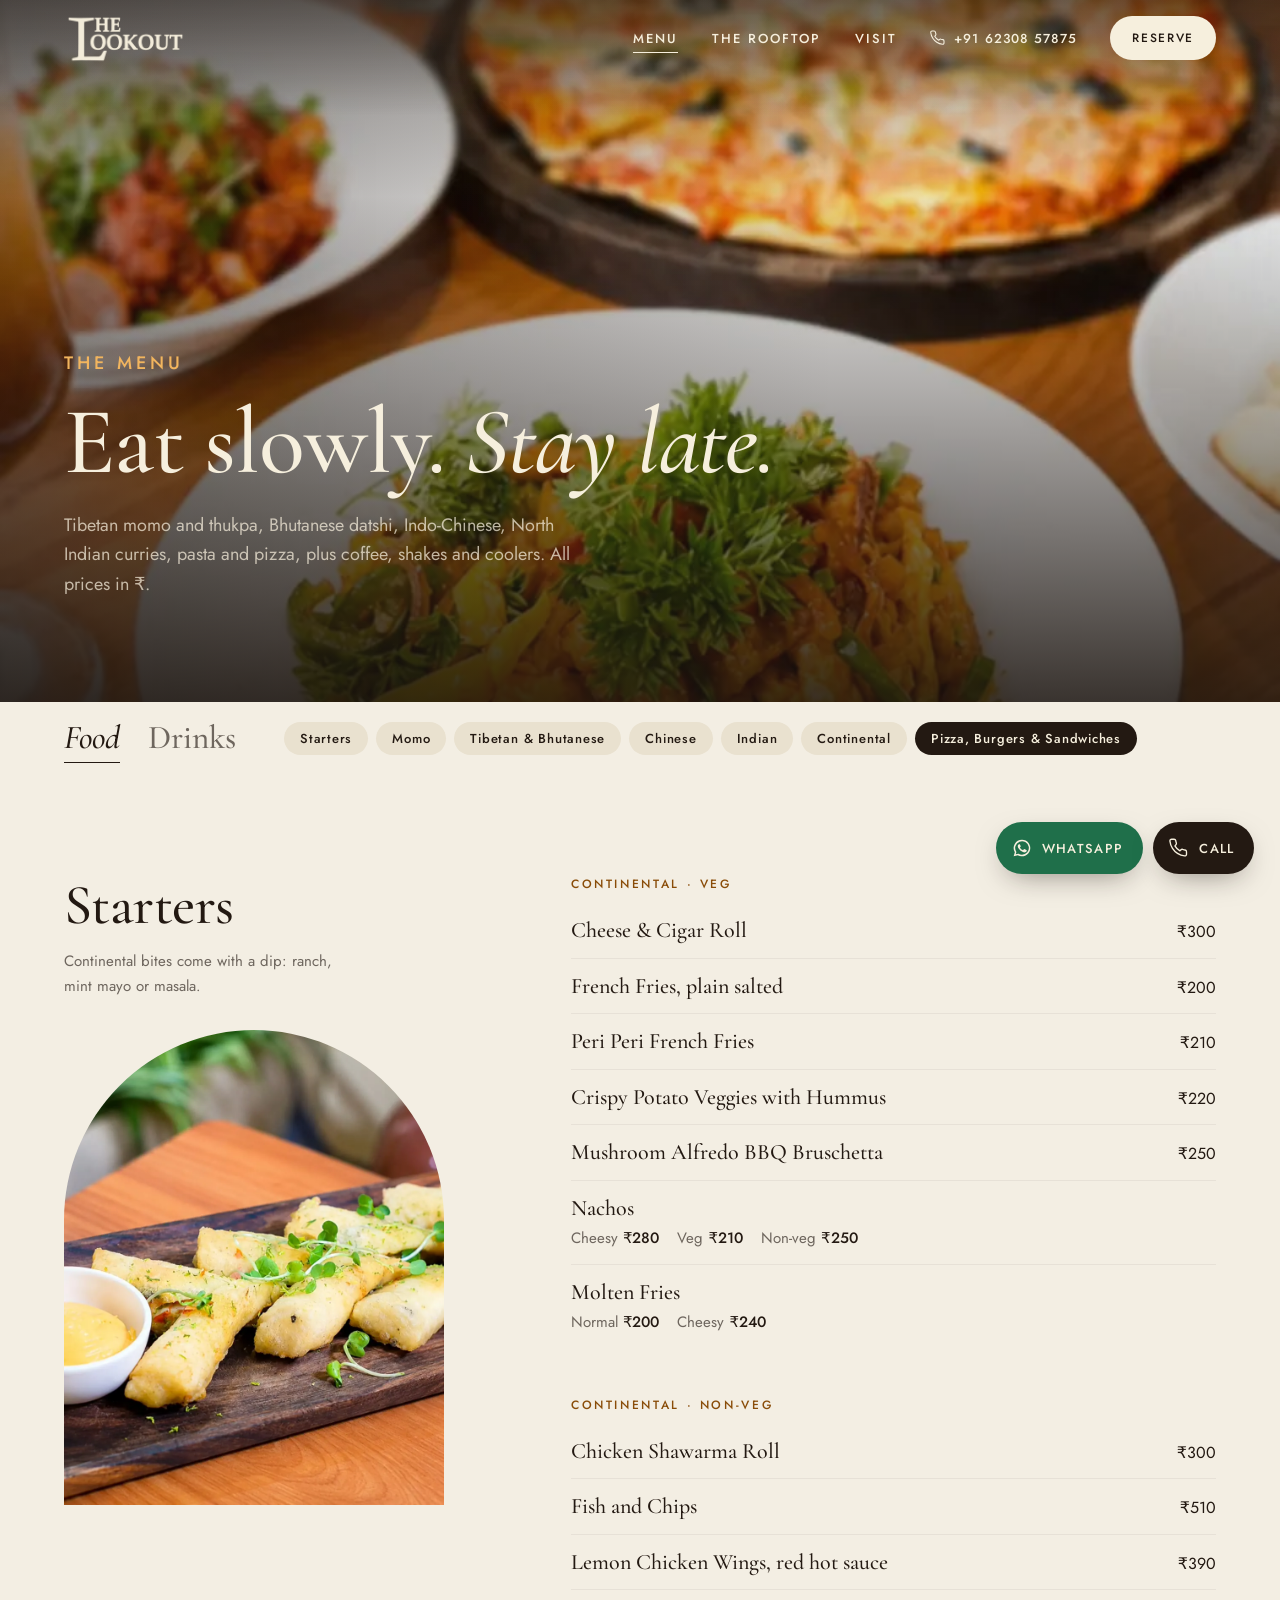
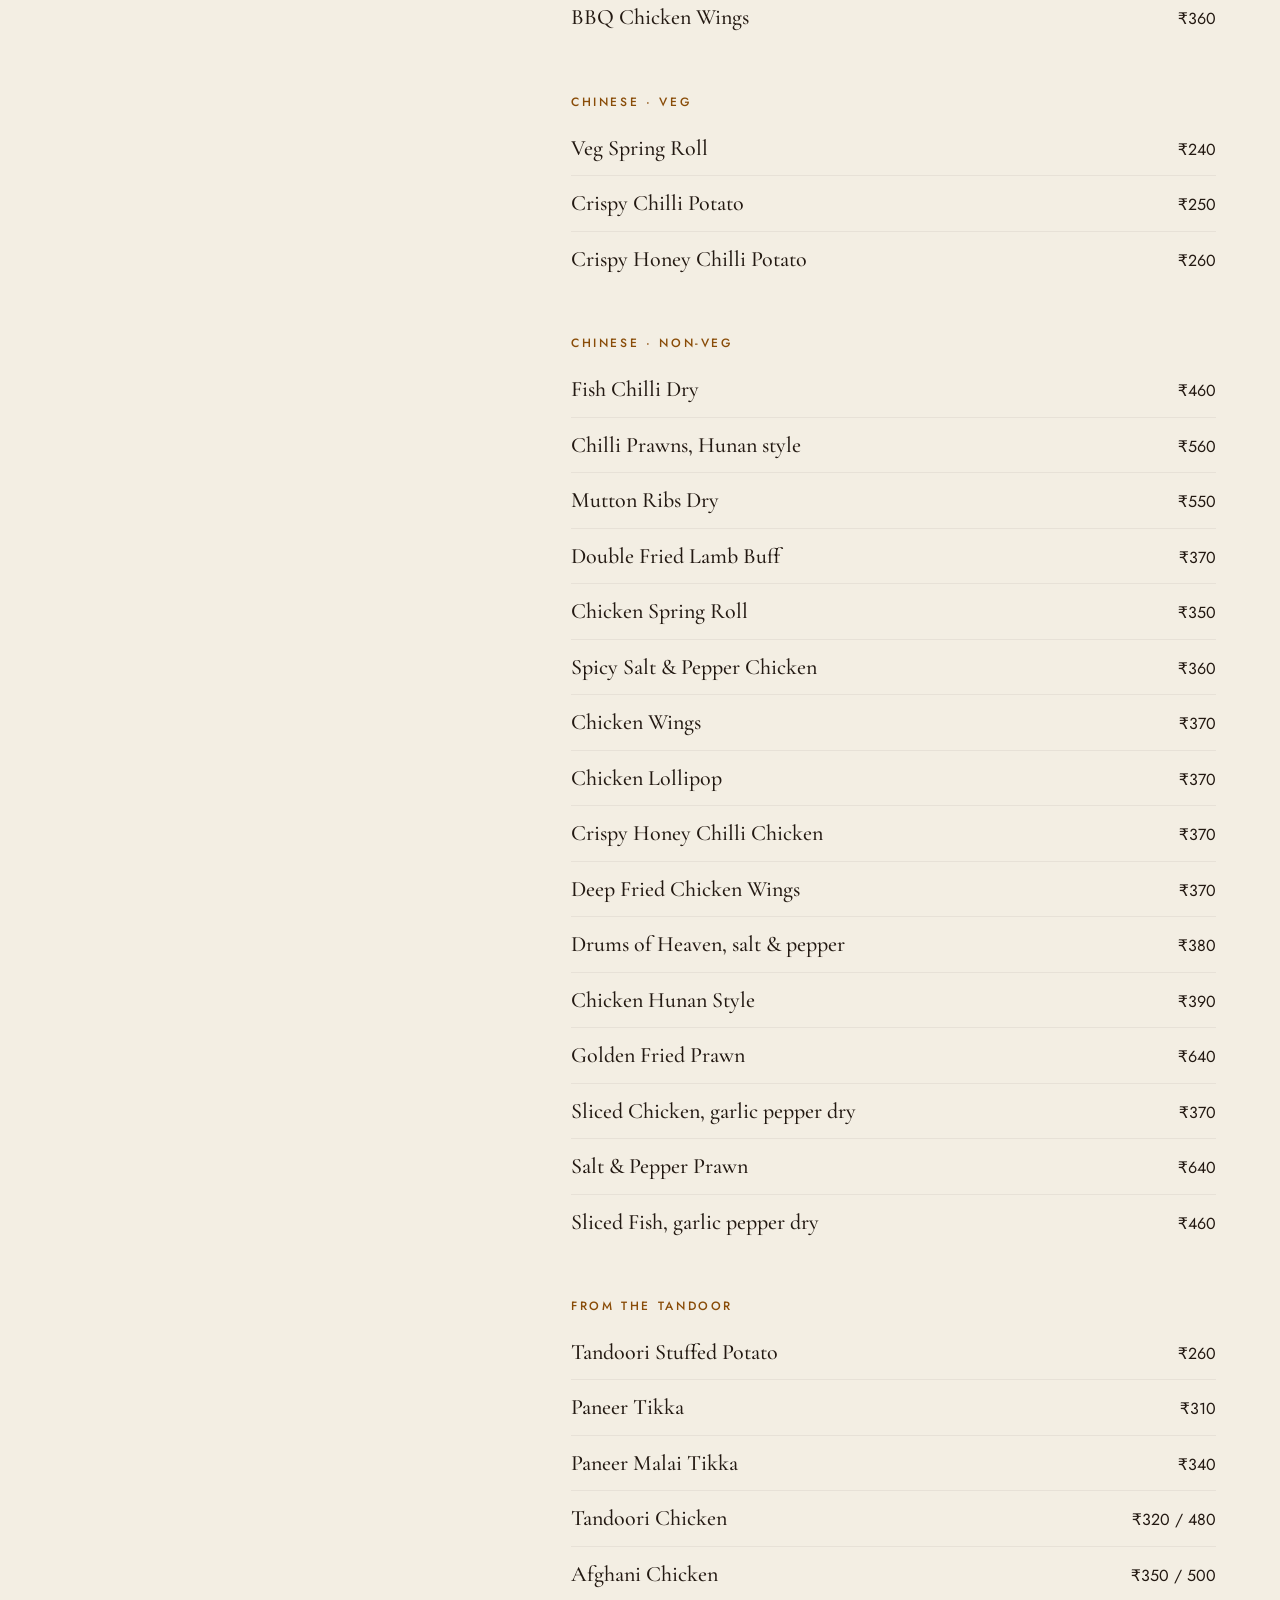
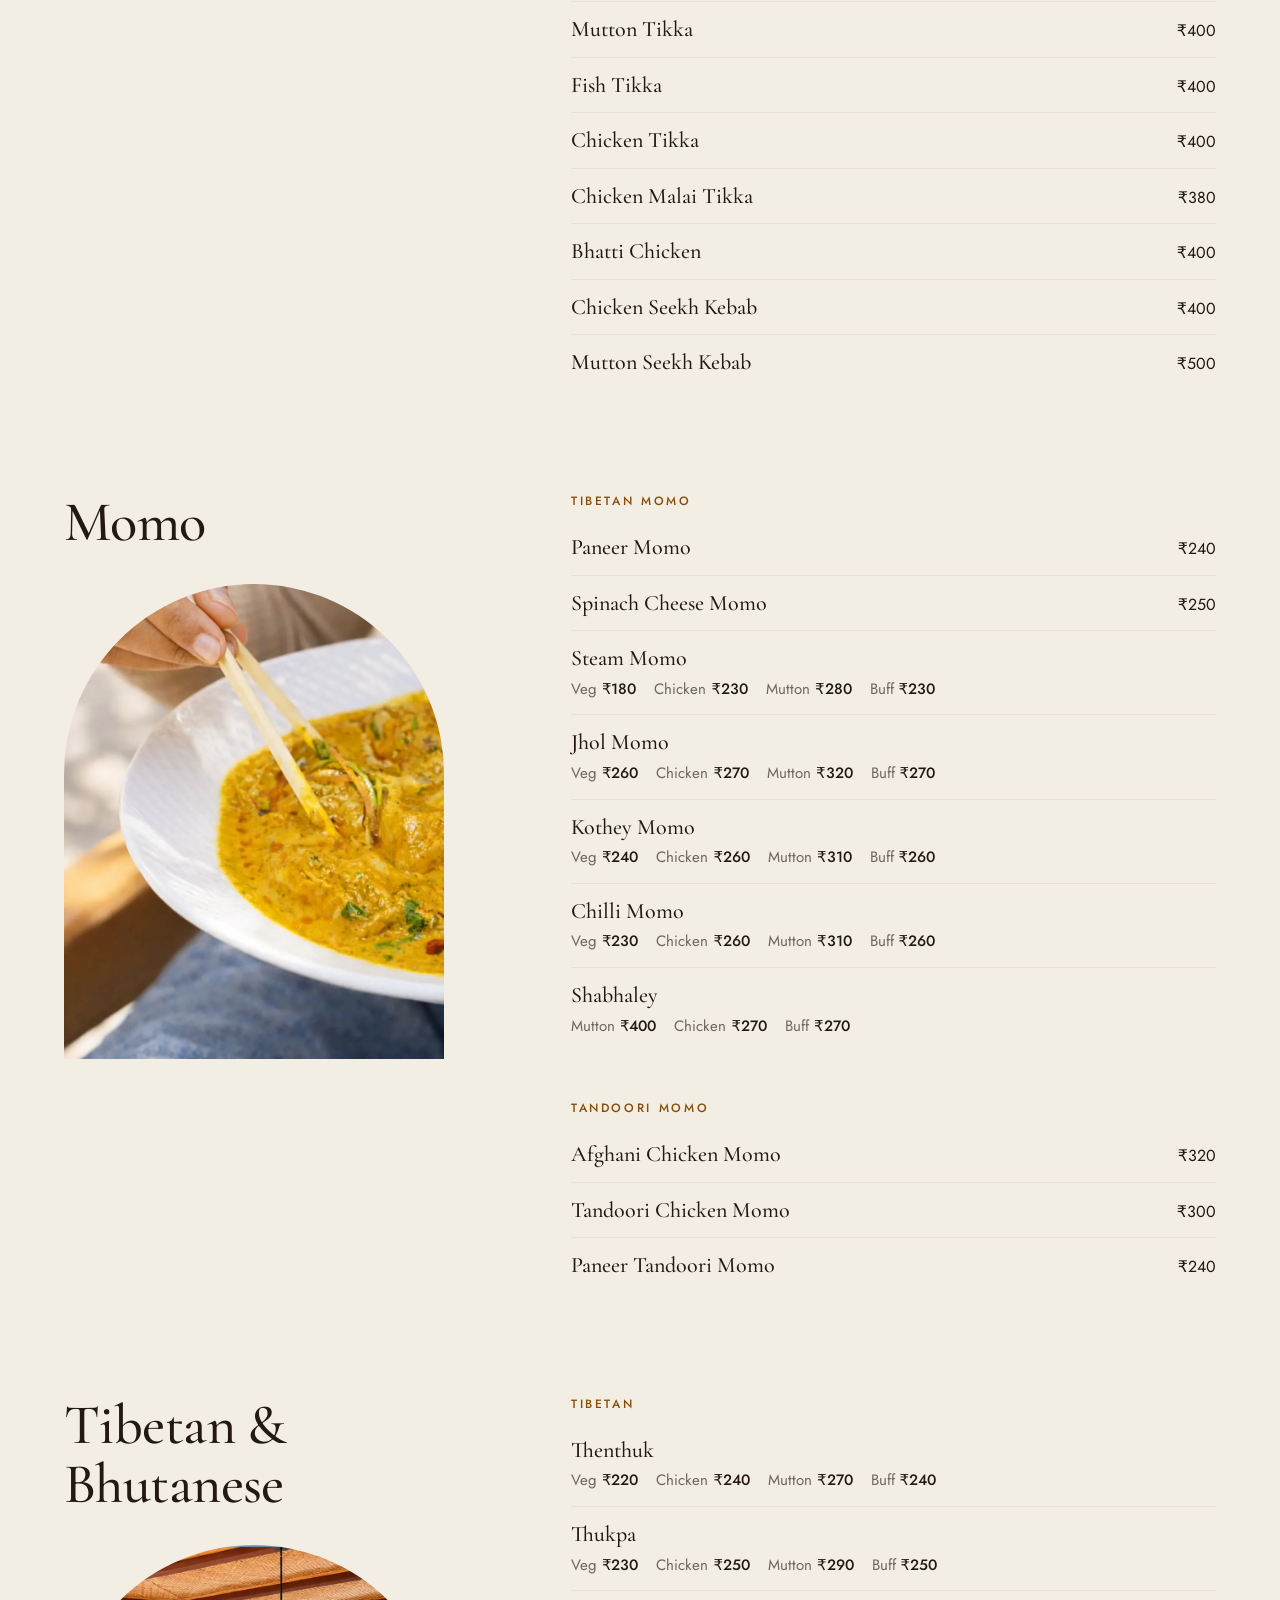
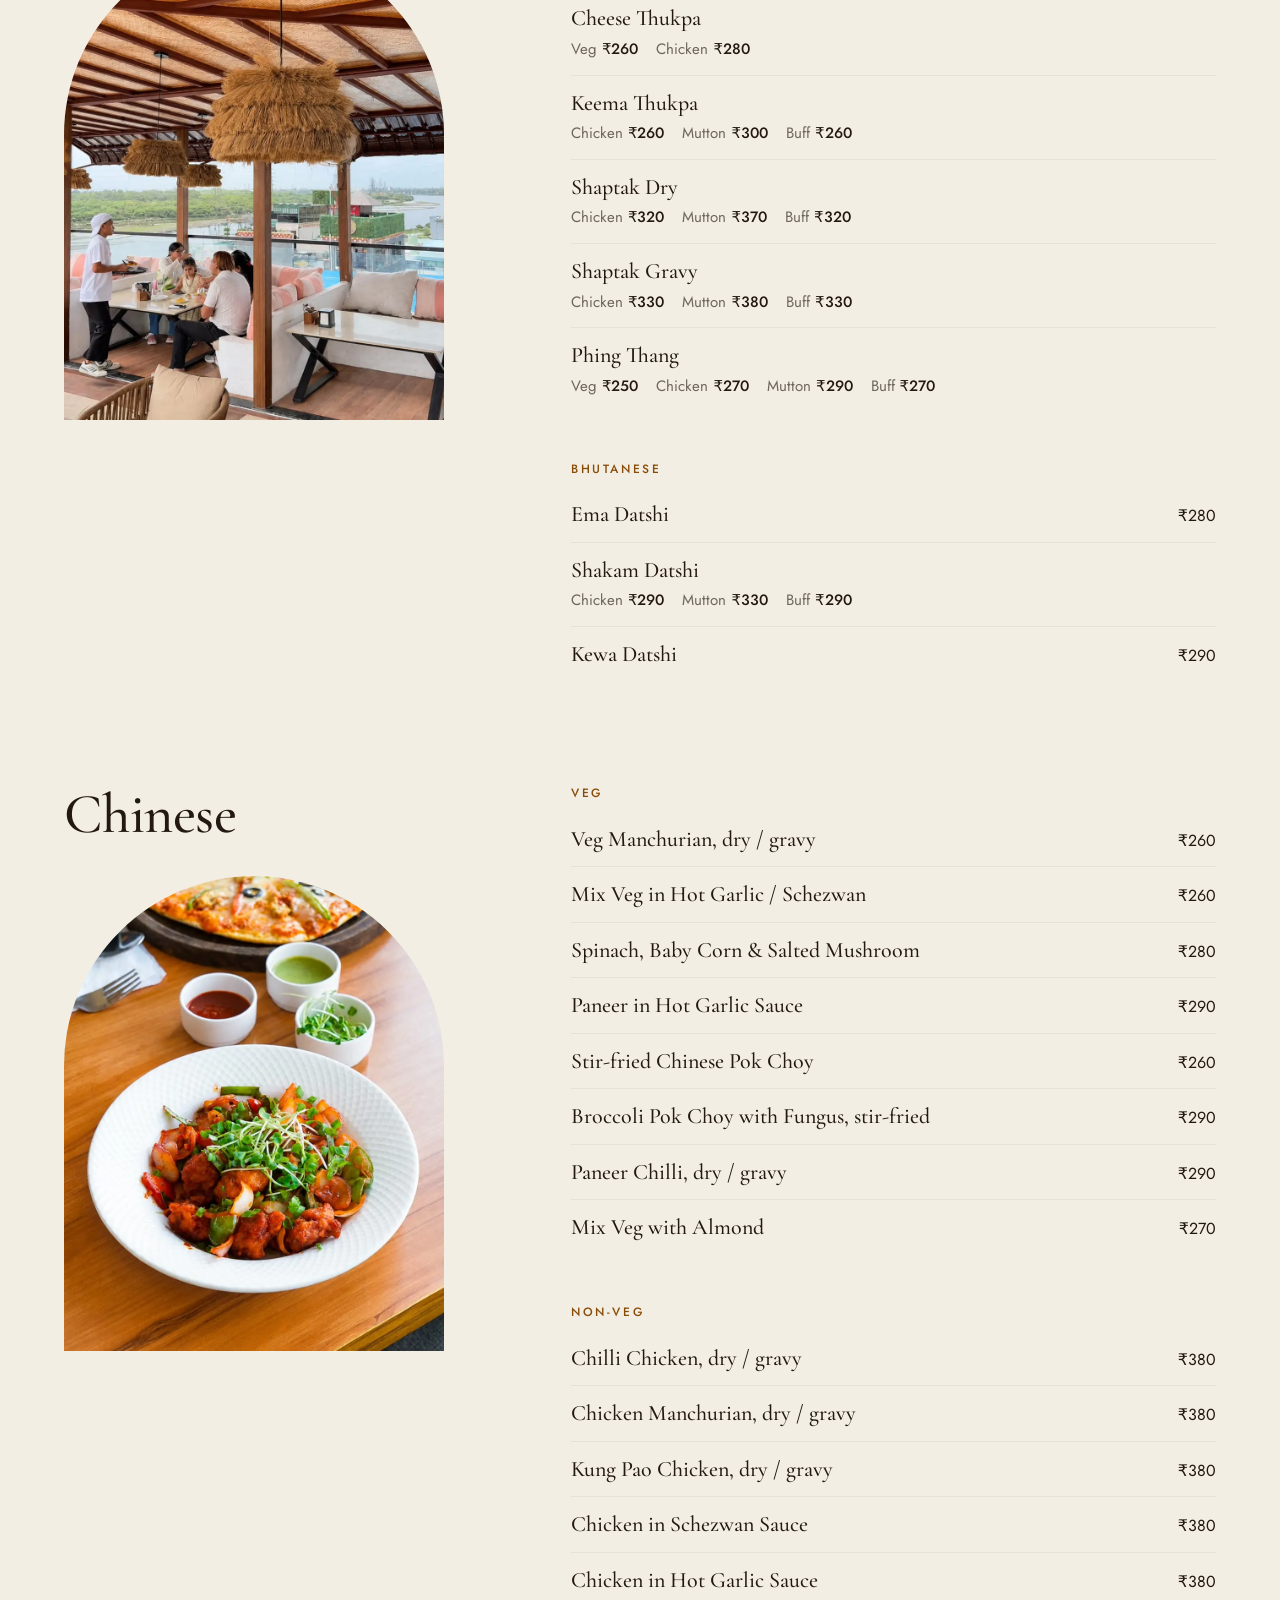
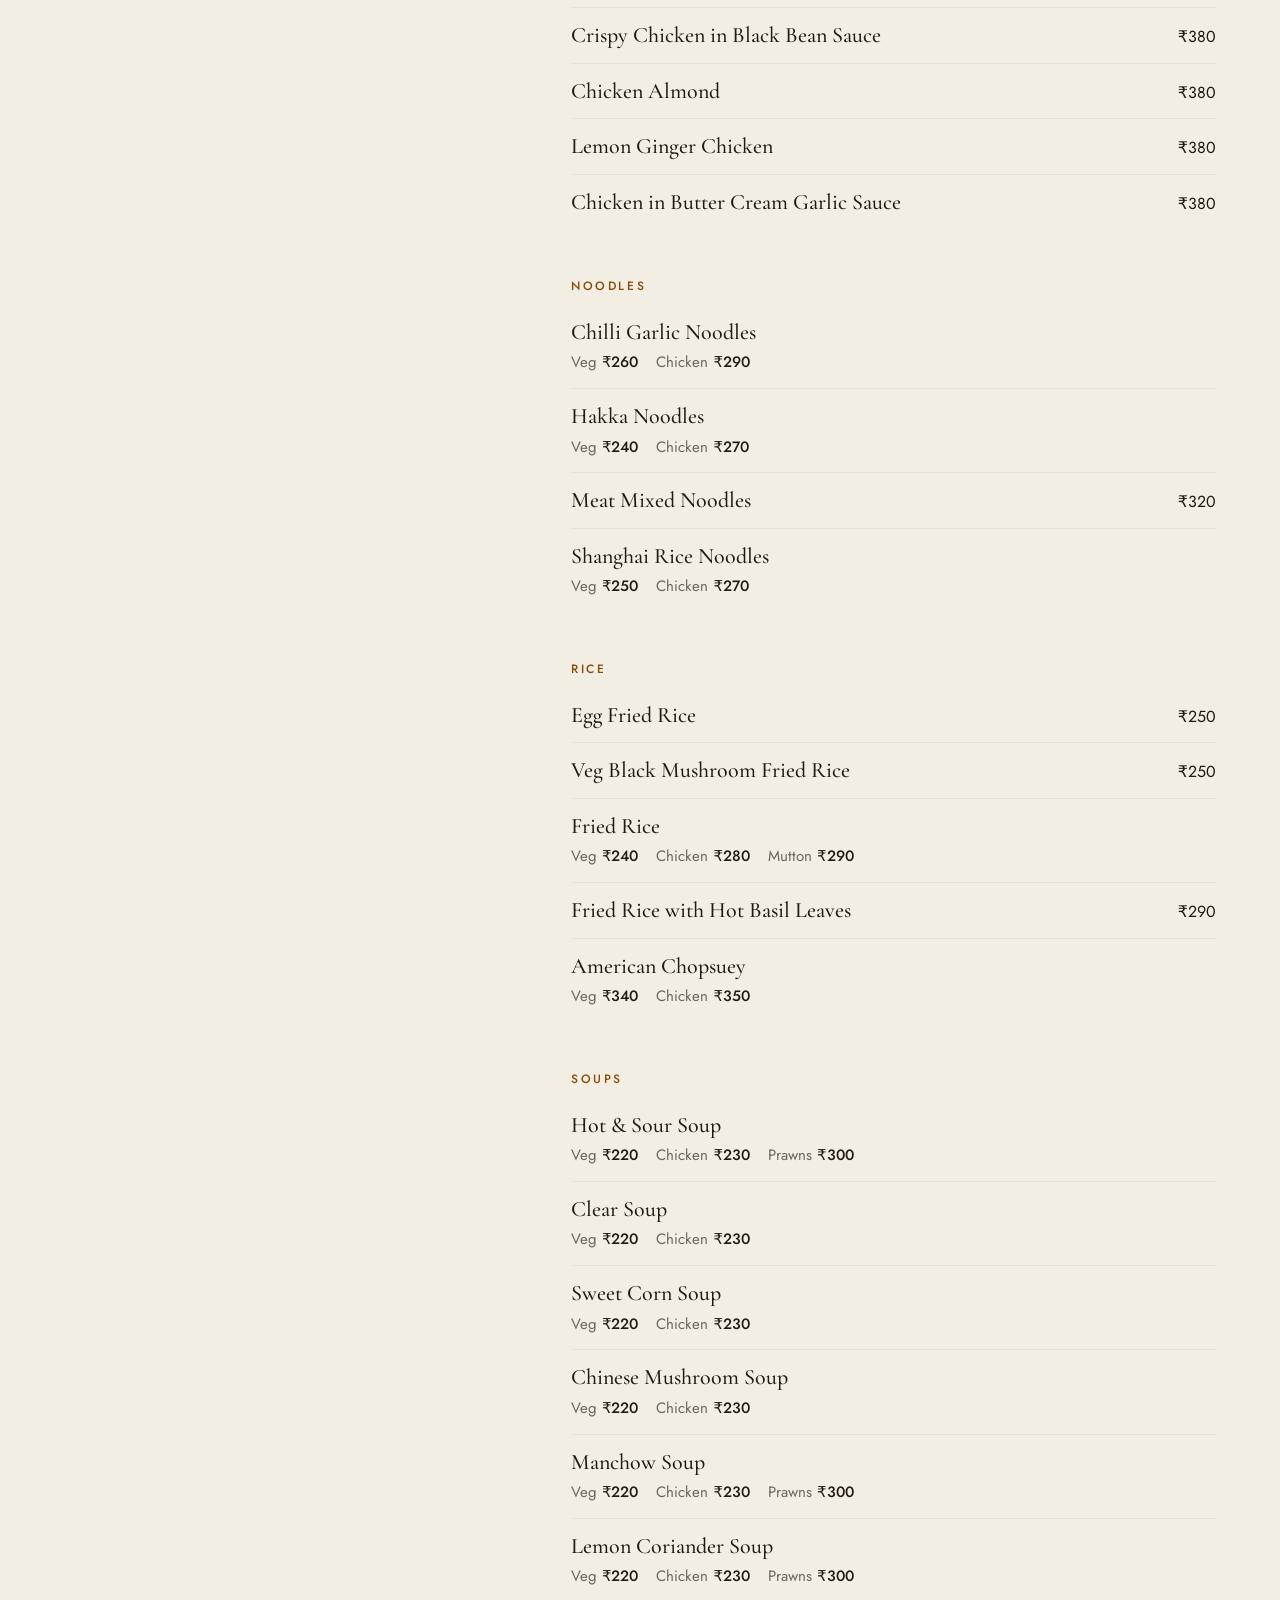
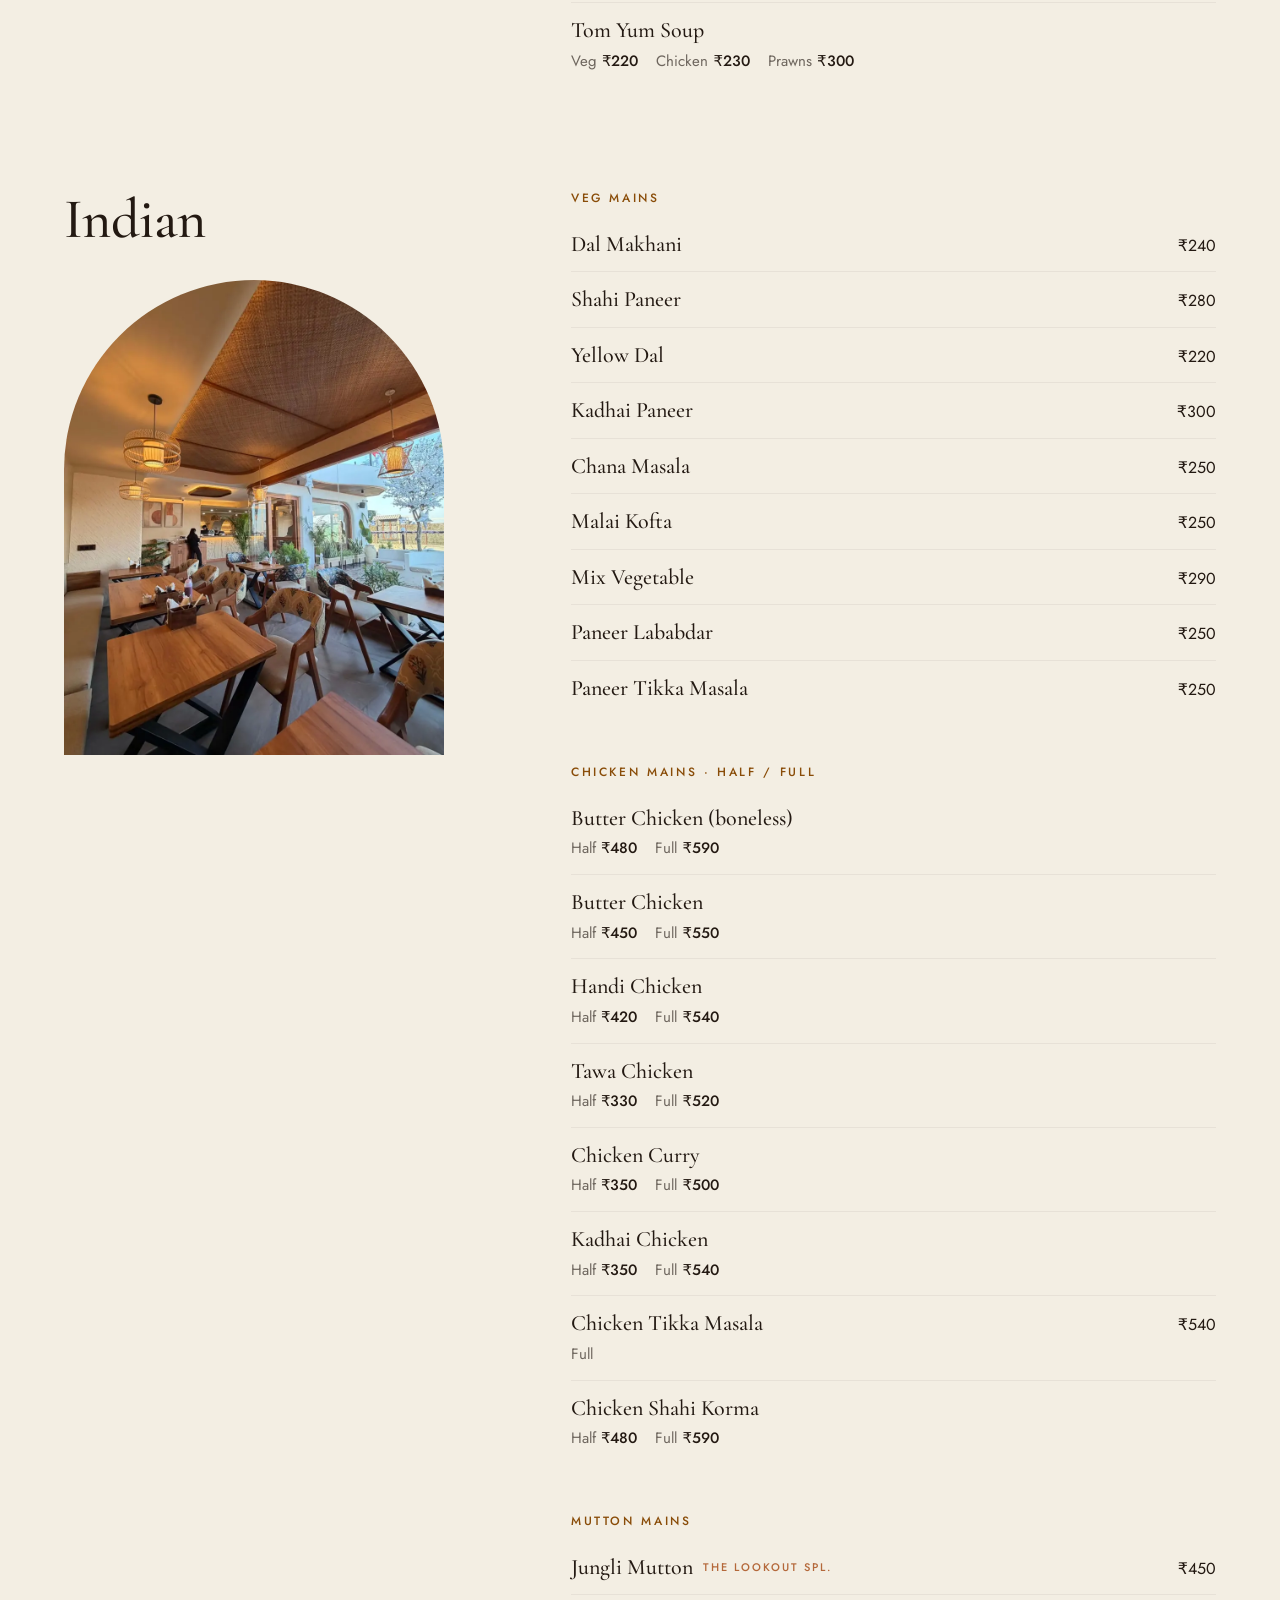
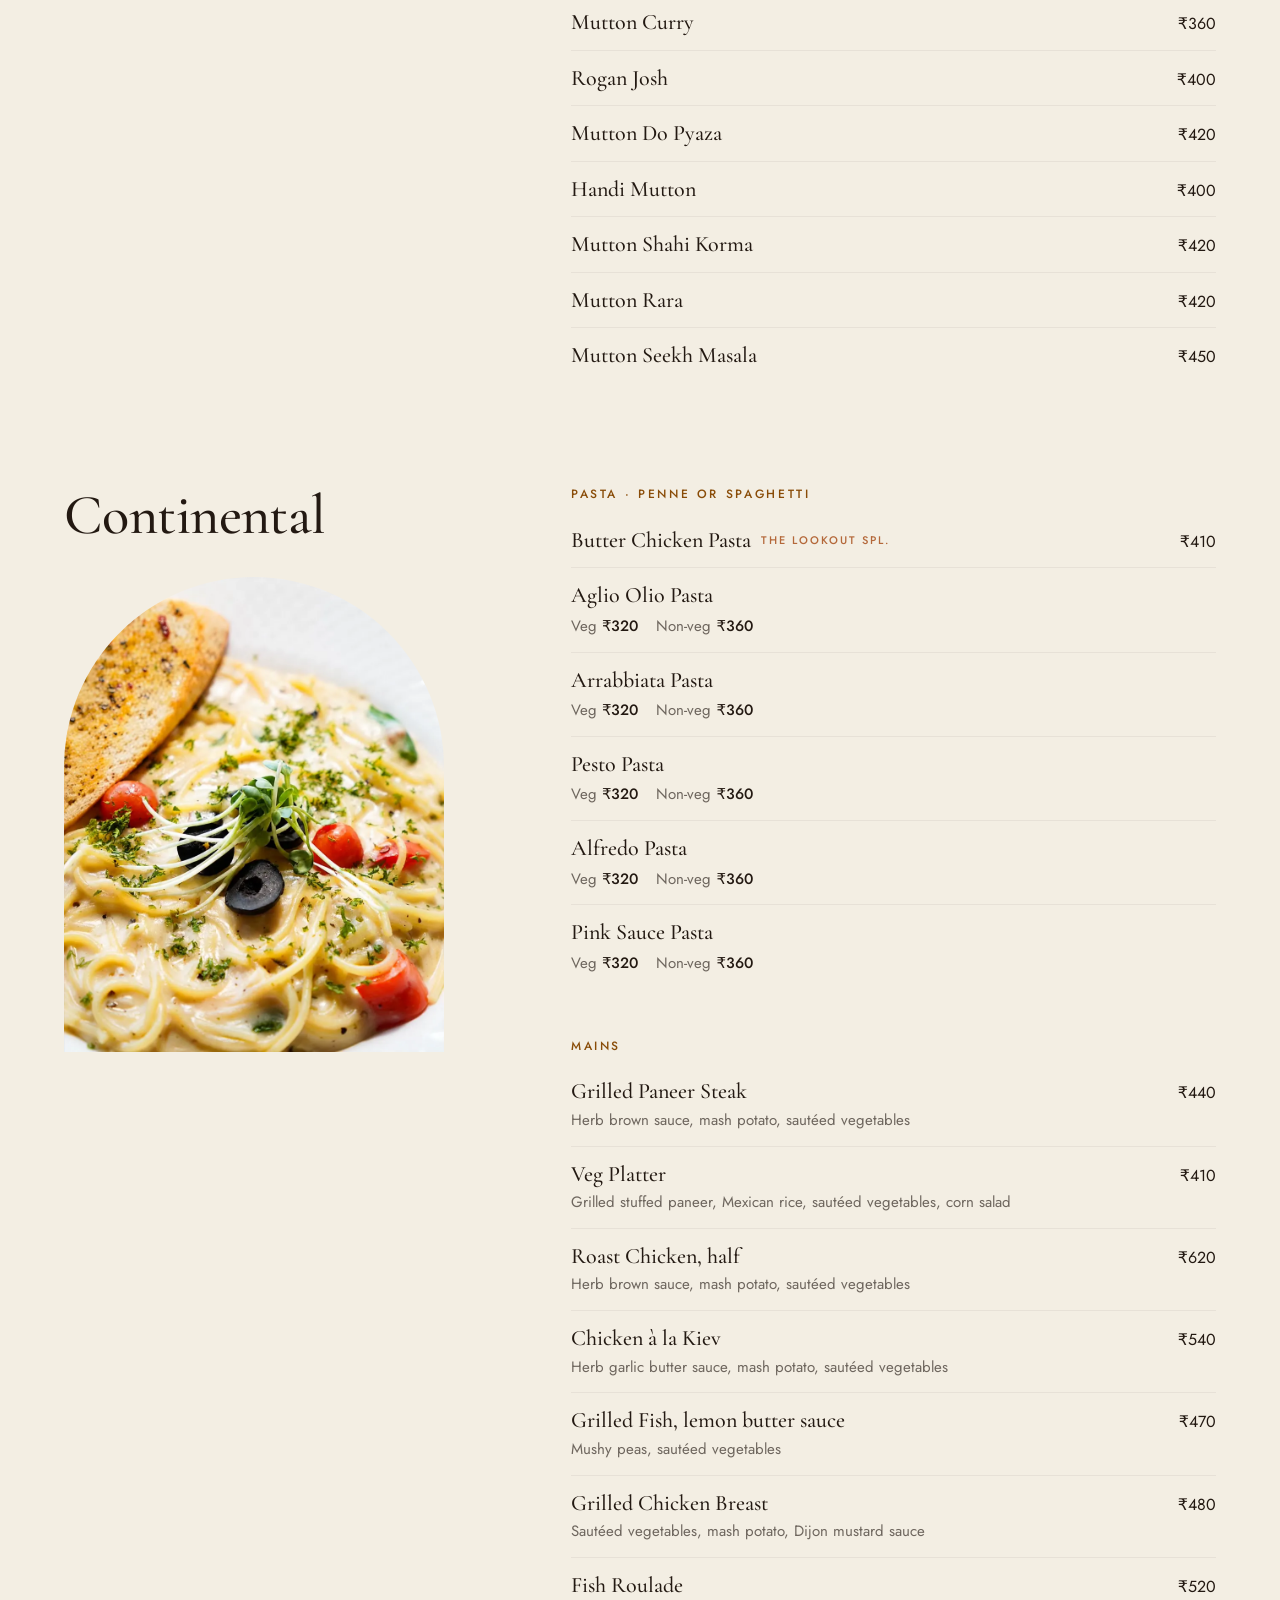
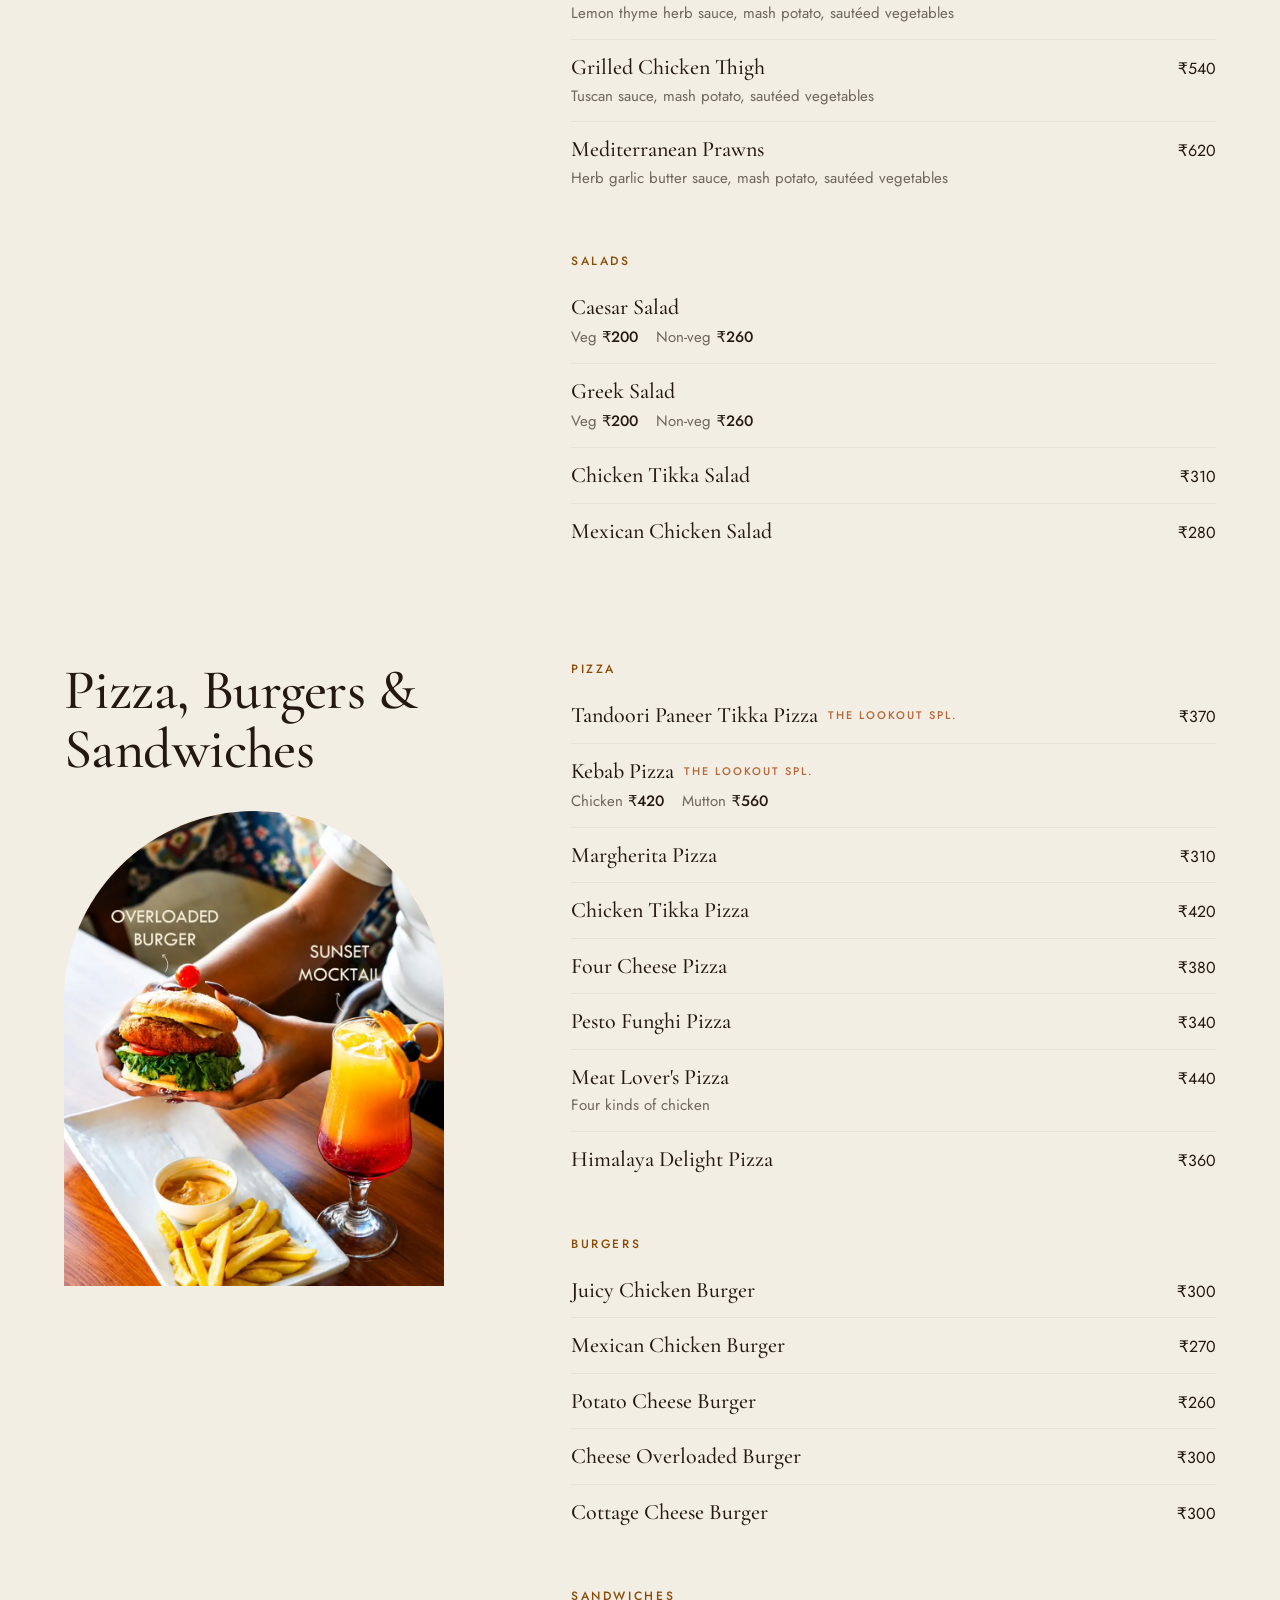
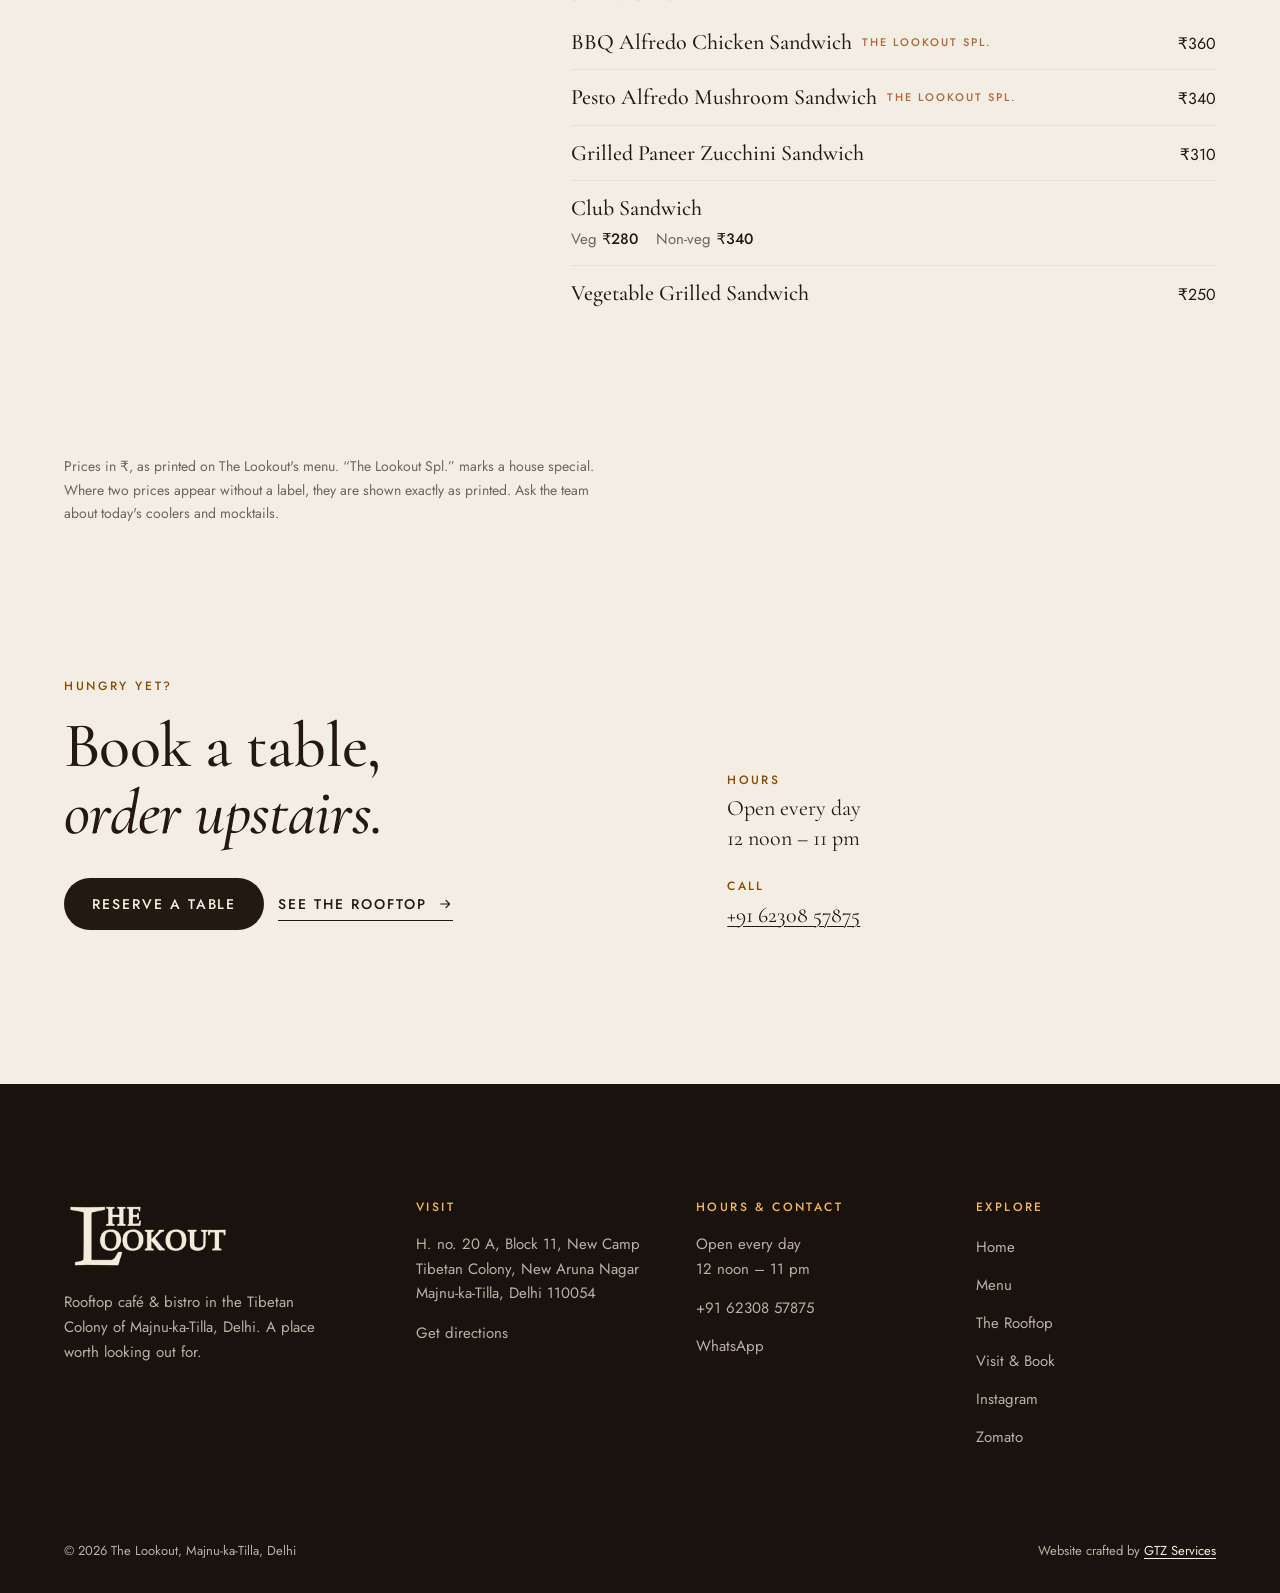
==== commit 974c4b7a: "Hero plays beat to beat on its own; centre the drinks; no fade on menu chips The home hero no longer" ====
--- a/menu.html
+++ b/menu.html
@@ -17,7 +17,7 @@
   <link rel="preconnect" href="https://fonts.googleapis.com">
   <link rel="preconnect" href="https://fonts.gstatic.com" crossorigin>
   <link href="https://fonts.googleapis.com/css2?family=Cormorant+Garamond:ital,wght@0,400;0,500;0,600;1,400;1,500&family=Jost:wght@300;400;500&display=swap" rel="stylesheet">
-  <link rel="stylesheet" href="css/styles.css?v=1">
+  <link rel="stylesheet" href="css/styles.css?v=2">
   <script>document.documentElement.classList.replace("no-js", "js");</script>
 </head>
 <body>
--- a/css/styles.css
+++ b/css/styles.css
@@ -216,10 +216,10 @@
 .menu-open .brand__cream { opacity: 1 !important; }
 .menu-open .brand__ink { opacity: 0 !important; }
 
-/* ---------- home: the descent ---------- */
-.descent { position: relative; height: 430vh; background: var(--dusk); }
+/* ---------- home: the descent (one screen; js/descent.js plays it beat to beat) ---------- */
+.descent { position: relative; height: 100vh; height: 100svh; background: var(--dusk); }
 .descent__stage {
-  position: sticky; top: 0; height: 100vh; height: 100svh; overflow: hidden;
+  position: relative; height: 100%; overflow: hidden;
   background: var(--dusk) url("../images/descent/poster-d.webp") center / cover no-repeat;
 }
 @media (max-aspect-ratio: 17/20) {
@@ -231,7 +231,7 @@
   background:
     linear-gradient(180deg, rgba(25,18,13,0) 45%, rgba(25,18,13,.62) 100%),
     linear-gradient(90deg, rgba(25,18,13,.38) 0%, rgba(25,18,13,0) 55%);
-  opacity: var(--shade, 0);
+  opacity: 0;
 }
 .beat {
   position: absolute; left: 0; right: 0;
@@ -259,11 +259,9 @@
 .scroll-cue { position: absolute; left: 50%; bottom: 0; transform: translateX(-50%); display: inline-flex; flex-direction: column; align-items: center; gap: 10px; }
 .scroll-cue i { display: block; width: 1px; height: 34px; background: currentColor; transform-origin: top; animation: cue 2.2s var(--ease) infinite; }
 @keyframes cue { 0% { transform: scaleY(0); } 50% { transform: scaleY(1); transform-origin: top; } 51% { transform-origin: bottom; } 100% { transform: scaleY(0); transform-origin: bottom; } }
-.descent__progress { position: absolute; left: 0; bottom: 0; height: 2px; width: 100%; background: var(--gold); transform-origin: left; transform: scaleX(var(--p, 0)); opacity: .9; }
+.descent__progress { position: absolute; left: 0; bottom: 0; height: 2px; width: 100%; background: var(--gold); transform-origin: left; transform: scaleX(0); opacity: .9; }
 
 .no-js .beat--1, .reduced .beat--1 { opacity: 1; transform: none; }
-.reduced .descent { height: auto; }
-.reduced .descent__stage { position: relative; }
 
 /* ---------- home: intro ---------- */
 .intro { display: grid; grid-template-columns: 1.05fr .95fr; gap: clamp(40px, 7vw, 120px); align-items: center; }
@@ -372,7 +370,8 @@
 .tab[aria-selected="true"] { color: var(--ink); font-style: italic; }
 .tab::after { content: ""; position: absolute; left: 0; right: 0; bottom: 0; height: 1px; background: var(--ink); transform: scaleX(0); transform-origin: left; transition: transform .45s var(--ease-out); }
 .tab[aria-selected="true"]::after { transform: scaleX(1); }
-.chips { display: flex; gap: 8px; overflow-x: auto; scrollbar-width: none; padding: 14px 0; mask-image: linear-gradient(90deg, #000 85%, transparent); -webkit-mask-image: linear-gradient(90deg, #000 85%, transparent); }
+/* chips that don't fit run on past the screen edge (no fade), so the row reads as scrollable */
+.chips { display: flex; gap: 8px; overflow-x: auto; scrollbar-width: none; padding: 14px var(--gutter) 14px 0; margin-right: calc(var(--gutter) * -1); }
 .chips::-webkit-scrollbar { display: none; }
 .chip {
   flex: none; padding: 10px 16px; border-radius: 999px; background: var(--sand);
@@ -454,7 +453,8 @@
 .field input:invalid:not(:placeholder-shown) { box-shadow: 0 0 0 2px rgba(180,104,58,.5); }
 .choices { display: flex; flex-wrap: wrap; gap: 8px; border: 0; padding: 0; margin: 0; }
 .choices legend { margin-bottom: 10px; padding: 0; }
-.choice input { position: absolute; opacity: 0; pointer-events: none; }
+.choice { position: relative; }
+.field .choice input { position: absolute; left: 0; top: 0; width: 1px; height: 1px; min-height: 0; padding: 0; opacity: 0; pointer-events: none; }
 .choice span { display: inline-flex; align-items: center; min-height: 44px; padding: 0 18px; border-radius: 999px; background: var(--sand); font-size: 15px; cursor: pointer; transition: background-color .25s var(--ease), color .25s var(--ease); }
 .choice input:checked + span { background: var(--ink); color: var(--cream); }
 .choice input:focus-visible + span { outline: 2px solid var(--clay); outline-offset: 2px; }
@@ -542,6 +542,7 @@
   .scroll-cue { display: none; }
   .tabs { gap: 20px; }
   .menu-bar__inner { flex-direction: column; align-items: stretch; gap: 0; padding-top: 6px; }
+  .chips { margin-left: calc(var(--gutter) * -1); padding-left: var(--gutter); }
   .menu-item__name { font-size: 20px; }
   .sips { gap: 14px; }
   .sip__name { font-size: 19px; }
@@ -552,3 +553,4 @@
   .js [data-reveal] { opacity: 1; transform: none; }
 }
 .descent[data-tone="cream"] .scroll-cue { opacity: 0; transition: opacity .5s var(--ease); }
+.nowrap { white-space: nowrap; }
